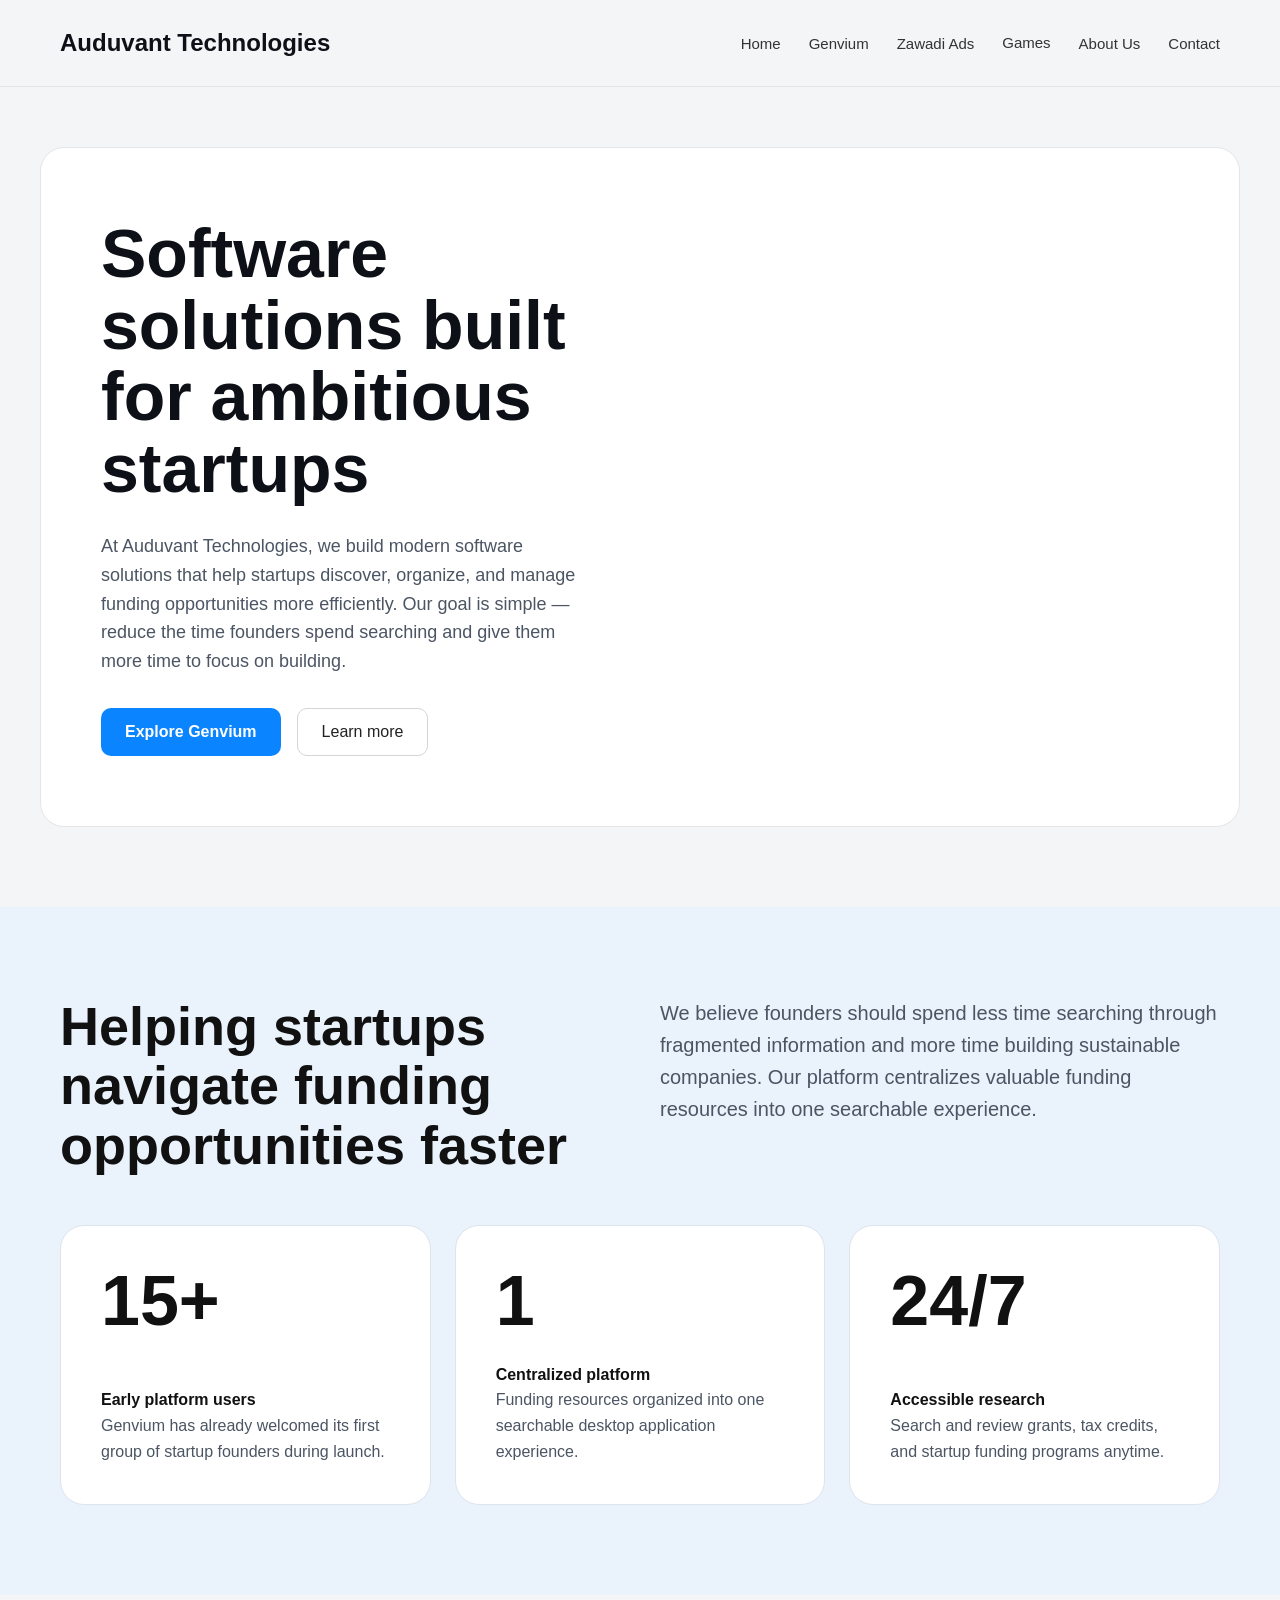
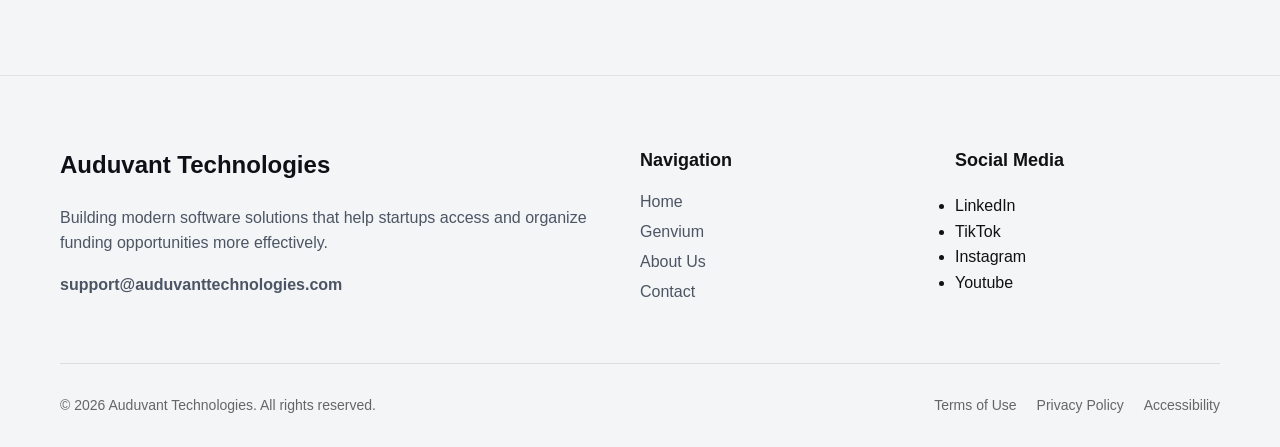
==== index.html @ bc745749 "Update index.html Added tiktok link" ====
<!DOCTYPE html>
<html lang="en">
<head>
  <meta charset="UTF-8" />
  <meta name="viewport" content="width=device-width, initial-scale=1.0" />
  <title>Auduvant Technologies</title>

  <link rel="icon" type="image/png" sizes="32x32" href="favicon-32x32.png">
  <link rel="icon" type="image/png" sizes="16x16" href="favicon-16x16.png">

  <style>
    * { 
      margin: 0; 
      padding: 0; 
      box-sizing: border-box; 
    }
    body { 
      font-family: Arial, Helvetica, sans-serif; 
      background: #f4f5f7; 
      color: #111111; 
      line-height: 1.6; 
    }
    a { 
      text-decoration: none; 
      color: inherit; 
    }
    
    /* Skip to content link styling */
    .skip-link {
      position: absolute;
      top: -100px;
      left: 0;
      background: #0a84ff;
      color: white;
      padding: 10px 20px;
      z-index: 9999;
      transition: top 0.2s ease;
    }
    .skip-link:focus {
      top: 0;
    }

    /* Standardized accessible link buttons styling */
    .link-btn {
      background: none;
      border: none;
      font-family: inherit;
      font-size: inherit;
      color: inherit;
      padding: 0;
      cursor: pointer;
      text-align: left;
      display: inline;
    }

    header { 
      width: 100%; 
      padding: 24px 60px; 
      display: flex; 
      justify-content: space-between; 
      align-items: center; 
      background: #f4f5f7; 
      border-bottom: 1px solid #e3e3e3; 
      position: sticky; 
      top: 0; 
      z-index: 100; 
    }
    .logo { 
      font-size: 24px; 
      font-weight: bold; 
      color: #0d1117; 
    }
    nav { 
      display: flex; 
      gap: 28px; 
      align-items: center; 
    }
    nav .link-btn { 
      font-size: 15px; 
      color: #333; 
      transition: 0.2s ease; 
    }
    nav .link-btn:hover { 
      color: #0a84ff; 
    }
    .nav-btn { 
      background: #0a84ff; 
      color: white; 
      padding: 10px 18px; 
      border-radius: 8px; 
      font-size: 14px; 
    }
    .section { 
      display: none; 
      animation: fade 0.3s ease; 
    }
    .active { 
      display: block; 
    }
    @keyframes fade { 
      from { 
        opacity: 0; 
        transform: translateY(10px); 
      } to { 
        opacity: 1; 
        transform: translateY(0); 
      } 
    }
    .hero { 
      max-width: 1200px; 
      margin: 60px auto; 
      background: white; 
      border: 1px solid #e5e5e5; 
      border-radius: 24px; 
      overflow: hidden; 
      display: grid; 
      grid-template-columns: 1fr 1fr; 
    }
    .hero-content { 
      padding: 70px 60px; 
    }
    .hero h1 { 
      font-size: 68px; 
      line-height: 1.05; 
      margin-bottom: 28px; 
      color: #0d1117; 
    }
    .hero p { 
      font-size: 18px; 
      color: #4b5563; 
      margin-bottom: 32px; 
      max-width: 520px; 
    }
    .hero-buttons { 
      display: flex; 
      gap: 16px; 
      flex-wrap: wrap; 
    }
    .primary-btn { 
      background: #0a84ff; 
      color: white; 
      padding: 14px 24px; 
      border-radius: 10px; 
      font-weight: bold; 
      cursor: pointer; 
      border: none;
      font-family: inherit;
      font-size: inherit;
    }
    .secondary-btn { 
      border: 1px solid #d5d5d5; 
      padding: 14px 24px; 
      border-radius: 10px; 
      color: #222; 
      background: white; 
      cursor: pointer; 
      font-family: inherit;
      font-size: inherit;
    }
    .hero-image { 
      background-image: url('https://images.unsplash.com/photo-1521737604893-d14cc237f11d?q=80&w=1200&auto=format&fit=crop'); 
      background-size: cover; 
      background-position: center; 
      min-height: 650px; 
    }
    .stats-section { 
      background: #eaf2fb; 
      padding: 90px 60px; 
      margin-top: 80px; 
    }
    .stats-header { 
      max-width: 1200px; 
      margin: auto; 
      display: grid; 
      grid-template-columns: 1fr 1fr; 
      gap: 40px; 
      margin-bottom: 50px; 
    }
    .stats-header h2 { 
      font-size: 54px; 
      line-height: 1.1; 
    }
    .stats-header p { 
      font-size: 20px; 
      color: #4b5563; 
    }
    .stats-grid { 
      max-width: 1200px; 
      margin: auto; 
      display: grid; 
      grid-template-columns: repeat(3, 1fr); 
      gap: 24px; 
    }
    .stat-card { 
      background: white; 
      border-radius: 24px; 
      padding: 40px; 
      min-height: 280px; 
      border: 1px solid #dde4ec; 
      display: flex; 
      flex-direction: column; 
      justify-content: space-between; 
    }
    .stat-card h3 { 
      font-size: 70px; 
      line-height: 1; 
      margin-bottom: 20px; 
    }
    .stat-card p { 
      color: #4b5563; 
    }
    .product-page { 
      max-width: 1200px; 
      margin: auto; 
      padding: 80px 40px; 
    }
    .product-hero { 
      display: grid; 
      grid-template-columns: 1fr 1fr; 
      gap: 50px; 
      align-items: center; 
      margin-bottom: 70px; 
    }
    .product-hero img { 
      width: 100%; 
      border-radius: 24px; 
      object-fit: cover; 
      height: 500px; 
    }
    .product-hero h1 { 
      font-size: 58px; 
      line-height: 1.1; 
      margin-bottom: 24px; 
    }
    .product-hero p { 
      font-size: 18px; 
      color: #4b5563; 
      margin-bottom: 20px; 
    }
    .product-grid { 
      display: grid; 
      grid-template-columns: repeat(3, 1fr); 
      gap: 24px; 
      margin-top: 50px; 
    }
    .feature-card { 
      background: white; 
      border: 1px solid #e5e5e5; 
      border-radius: 20px; 
      padding: 32px; 
    }
    .feature-card h3 { 
      margin-bottom: 14px; 
      font-size: 24px; 
    }
    .feature-card p { 
      color: #4b5563; 
    }
    .zawadi-page { 
      max-width: 1200px; 
      margin: auto; 
      padding: 80px 40px; 
    }
    .zawadi-hero { 
      display: grid; 
      grid-template-columns: 1fr 1fr; 
      gap: 50px; 
      align-items: center; 
      margin-bottom: 70px; 
    }
    .zawadi-hero img { 
      width: 100%; 
      border-radius: 24px; 
      object-fit: cover; 
      height: 500px; 
    }
    .zawadi-hero h1 { 
      font-size: 58px; 
      line-height: 1.1; 
      margin-bottom: 24px; 
    }
    .zawadi-hero p { 
      font-size: 18px; 
      color: #4b5563; 
      margin-bottom: 20px; 
    }
    .zawadi-grid { 
      display: grid; 
      grid-template-columns: repeat(3, 1fr); 
      gap: 24px; 
      margin-top: 50px; 
    }
    .games-page { 
      max-width: 1200px; 
      margin: auto; 
      padding: 80px 40px; 
    }
    .games-hero { 
      display: grid; 
      grid-template-columns: 1fr 1fr; 
      gap: 50px; 
      align-items: center; 
      margin-bottom: 70px; 
    }
    .games-hero img { 
      width: 100%; 
      border-radius: 24px; 
      object-fit: cover; 
      height: 500px; 
    }
    .games-hero h1 { 
      font-size: 58px; 
      line-height: 1.1; 
      margin-bottom: 24px; 
    }
    .games-hero p { 
      font-size: 18px; 
      color: #4b5563; 
      margin-bottom: 20px; 
    }
    .games-grid { 
      display: grid; 
      grid-template-columns: repeat(3, 1fr); 
      gap: 24px; 
      margin-top: 50px; 
    }
    .about-page { 
      max-width: 1000px; 
      margin: auto; 
      padding: 100px 40px; 
    }
    .about-page h1 { 
      font-size: 58px; 
      margin-bottom: 30px; 
    }
    .about-page p { 
      font-size: 19px; 
      margin-bottom: 22px; 
      color: #4b5563; 
    }
    .legal-page { 
      max-width: 900px; 
      margin: auto; 
      padding: 80px 40px; 
    }
    .legal-page h1 { 
      font-size: 48px; 
      line-height: 1.1; 
      margin-bottom: 8px; 
      color: #0d1117; 
    }
    .legal-page .last-updated { 
      font-size: 14px; 
      color: #6b7280; 
      margin-bottom: 40px; 
    }
    .legal-page h2 { 
      font-size: 22px; 
      margin-top: 40px; 
      margin-bottom: 10px; 
      color: #111827; 
    }
    .legal-page h3 { 
      font-size: 17px; 
      margin-top: 24px; 
      margin-bottom: 8px; 
      color: #374151; 
    }
    .legal-page p { 
      color: #4b5563; 
      margin-bottom: 12px; 
    }
    .legal-page ul { 
      color: #4b5563; 
      padding-left: 22px; 
      margin-bottom: 12px; 
      line-height: 1.9; 
    }
    .legal-page a { 
      color: #0a84ff; 
    }
    .arbitration-notice { 
      background: #fef3c7; 
      border: 1px solid #f59e0b; 
      border-radius: 10px; 
      padding: 16px 20px; 
      margin-bottom: 16px; 
      font-size: 14px; 
      color: #92400e; 
    }
    footer { 
      background: #f4f5f7; 
      border-top: 1px solid #e3e3e3; 
      padding: 70px 60px 30px; 
      margin-top: 80px; 
    }
    .footer-grid { 
      max-width: 1200px; 
      margin: auto; 
      display: grid; 
      grid-template-columns: 2fr 1fr 1fr; 
      gap: 50px; 
      margin-bottom: 50px; 
    }
    .footer-grid h3 {
      margin-bottom: 18px; 
      font-size: 18px; 
    }
    .footer-grid .link-btn { 
      display: block; 
      margin-bottom: 12px; 
      color: #4b5563; 
    }
    .footer-grid .link-btn:hover { 
      color: #0a84ff; 
    }
    .footer-grid p { 
      color: #4b5563; 
      margin-bottom: 16px; 
    }
    .footer-bottom { 
      max-width: 1200px; 
      margin: auto; 
      padding-top: 30px; 
      border-top: 1px solid #ddd; 
      display: flex; 
      justify-content: space-between; 
      align-items: center; 
      flex-wrap: wrap; 
      gap: 16px; 
      color: #666; 
      font-size: 14px; 
    }
    .footer-legal-links { 
      display: flex; 
      gap: 20px; 
      flex-wrap: wrap; 
    }
    .footer-legal-links .link-btn { 
      color: #666; 
      font-size: 14px; 
      transition: 0.2s ease; 
    }
    .footer-legal-links .link-btn:hover { 
      color: #0a84ff; 
    }
    .email { 
      font-weight: bold; 
      color: #111; 
    }
    @media (max-width: 900px) {
      .hero, .stats-header, .product-hero, .stats-grid, .product-grid, .footer-grid { 
        grid-template-columns: 1fr; 
      }
      .hero h1, .product-hero h1, .stats-header h2, .about-page h1, .legal-page h1 { 
        font-size: 42px; 
      }
      header { 
        padding: 20px; 
        flex-direction: column; 
        gap: 20px; 
      }
      .hero-content, .stats-section, .product-page, .about-page, .legal-page, footer { 
        padding-left: 20px; 
        padding-right: 20px; 
      }
    }
  </style>
</head>
<body>

  <a href="#main-content" class="skip-link">Skip to main content</a>

  <header>
    <div class="logo">Auduvant Technologies</div>
    <nav>
      <button class="link-btn" onclick="showSection('home')">Home</button>
      <button class="link-btn" onclick="showSection('product')">Genvium</button>
      <button class="link-btn" onclick="showSection('zawadi')">Zawadi Ads</button>
      <a class="link-btn" href="https://www.auduvanttechnologies.com/games/">Games</a>
      <button class="link-btn" onclick="showSection('about')">About Us</button>
      <button class="link-btn" onclick="showSection('contact')">Contact</button>
    </nav>
  </header>

  <main id="main-content">
    <section id="home" class="section active">
      <div class="hero">
        <div class="hero-content">
          <h1>Software solutions built for ambitious startups</h1>
          <p>At Auduvant Technologies, we build modern software solutions that help startups discover, organize, and manage funding opportunities more efficiently. Our goal is simple — reduce the time founders spend searching and give them more time to focus on building.</p>
          <div class="hero-buttons">
            <button class="primary-btn" onclick="showSection('product')">Explore Genvium</button>
            <button class="secondary-btn" onclick="showSection('about')">Learn more</button>
          </div>
        </div>
        <div class="hero-image" role="img" aria-label="Team working in a modern office"></div>
      </div>
      <div class="stats-section">
        <div class="stats-header">
          <h2>Helping startups navigate funding opportunities faster</h2>
          <p>We believe founders should spend less time searching through fragmented information and more time building sustainable companies. Our platform centralizes valuable funding resources into one searchable experience.</p>
        </div>
        <div class="stats-grid">
          <div class="stat-card">
            <div><h3>15+</h3></div>
            <div><h4>Early platform users</h4><p>Genvium has already welcomed its first group of startup founders during launch.</p></div>
          </div>
          <div class="stat-card">
            <div><h3>1</h3></div>
            <div><h4>Centralized platform</h4><p>Funding resources organized into one searchable desktop application experience.</p></div>
          </div>
          <div class="stat-card">
            <div><h3>24/7</h3></div>
            <div><h4>Accessible research</h4><p>Search and review grants, tax credits, and startup funding programs anytime.</p></div>
          </div>
        </div>
      </div>
    </section>

    <section id="product" class="section">
      <div class="product-page">
        <div class="product-hero">
          <div>
            <h1>Genvium</h1>
            <p>Genvium is our flagship desktop platform designed to help startups identify, organize, and explore funding opportunities through a centralized searchable database.</p>
            <p>The platform brings together grants, tax credits, startup incentive programs, and other funding resources into one streamlined experience, helping founders spend less time researching and more time executing.</p>
            <p>During its first month after launch, Genvium welcomed over 15 early users — an encouraging start as we continue improving the platform and expanding available funding resources.</p>
            <div class="hero-buttons">
              <a class="primary-btn" href="https://www.genvium.com" target="_blank">Visit www.genvium.com</a>
            </div>
          </div>
          <img src="https://images.unsplash.com/photo-1522202176988-66273c2fd55f?q=80&w=1200&auto=format&fit=crop" alt="Startup founders collaborating" />
        </div>
        <div class="product-grid">
          <div class="feature-card"><h3>Centralized discovery</h3><p>Browse funding opportunities from multiple sources through a single, organized platform experience.</p></div>
          <div class="feature-card"><h3>Searchable database</h3><p>Quickly filter and review opportunities relevant to your startup, industry, and stage of growth.</p></div>
          <div class="feature-card"><h3>Built for founders</h3><p>Designed to simplify funding research workflows so startups can move faster with greater clarity.</p></div>
        </div>
      </div>
    </section>

    <section id="zawadi" class="section">
      <div class="zawadi-page">
        <h1>Advertise with Zawadi Media</h1>
        <p>Coming Soon!</p>
      </div>
    </section>

    <section id="about" class="section">
      <div class="about-page">
        <h1>About Auduvant Technologies</h1>
        <p>Auduvant Technologies is focused on building practical software solutions that support startups and growing businesses.</p>
        <p>We believe access to organized information can significantly improve how founders discover opportunities and make strategic decisions. Our work centers around creating tools that simplify complex research processes and improve accessibility to valuable resources.</p>
        <p>Through our flagship platform Genvium, we are building a more streamlined approach to startup funding discovery and organization.</p>

        <div class="team-section">
          <div class="team-info">
            <h2>Meet the Team</h2>
            <img src="ken.jpeg" 
              alt="Founder of Auduvant Technologies"
              class="team-photo"
            >
            <h3>Ken Mutiso — Founder & Developer</h3>
        
            <p>
              Ken is the founder and owner of Auduvant Technologies and creator of Genvium.<br />
              He graduated with a Bachelor of Arts in Computer Science and Economics, with Departmental Honors in Computer Science, from Albion College in 2026. <br />
            </p>
          </div>
        
        </div>
      </div>
    </section>

    <section id="contact" class="section">
      <div class="about-page">
        <h1>Contact Us</h1>
        <p>We'd love to hear from founders, partners, and organizations interested in what we're building.</p>
        <p><a href="mailto:support@auduvanttechnologies.com" class="email">support@auduvanttechnologies.com</a></p>
      </div>
    </section>

    <section id="terms" class="section">
      <div class="legal-page">
        <h1>General Terms of Use</h1>
        <p class="last-updated">Last updated: June 2026</p>

        <div class="arbitration-notice">
          <strong>Notice:</strong> Section 14 of these Terms contains a binding arbitration clause and class action waiver. Please read it carefully as it affects your legal rights.
        </div>

        <p>These Terms of Use ("Terms") govern access to and use of websites, applications, software, products, and services operated by Auduvant Technologies ("Auduvant," "we," "our," or "us"). By accessing, downloading, installing, or using any Auduvant service, you agree to these Terms. If you do not agree with these Terms, you should not access or use our services.</p>

        <h2>1. About Auduvant Technologies</h2>
        <p>Auduvant Technologies develops software products, platforms, and digital services designed to help organizations and individuals solve practical problems through technology. Our services may include:</p>
        <ul>
          <li>Software applications</li>
          <li>Web platforms</li>
          <li>Digital tools</li>
          <li>Related technology services</li>
        </ul>
        <p>Individual products may have additional product-specific terms, policies, or documentation that apply alongside these Terms.</p>

        <h2>2. Eligibility and Acceptable Use</h2>
        <p>You may use Auduvant services only in compliance with applicable laws and regulations. By using our services, you agree that you will not:</p>
        <ul>
          <li>Use our services for unlawful, harmful, fraudulent, or abusive purposes</li>
          <li>Attempt to disrupt, damage, or interfere with our services</li>
          <li>Circumvent security measures or access restrictions</li>
          <li>Reverse engineer, decompile, or attempt to extract source code except where permitted by law</li>
          <li>Misrepresent your identity or misuse another user's information</li>
          <li>Use our services in a manner that negatively impacts other users or our systems</li>
        </ul>

        <h2>3. Access and Use License</h2>
        <p>Subject to these Terms, Auduvant Technologies grants users a limited, non-exclusive, non-transferable, revocable license to access and use our services for their intended purposes. This license does not transfer ownership of any Auduvant software, technology, intellectual property, or materials.</p>

        <h2>4. Intellectual Property</h2>
        <p>All Auduvant products, services, software, branding, designs, interfaces, documentation, graphics, written materials, and related technology are owned by Auduvant Technologies unless otherwise stated. No rights are granted except those expressly provided under these Terms. Auduvant trademarks, logos, product names, and branding may not be used without prior written permission. Third-party technologies and trademarks remain the property of their respective owners.</p>

        <h2>5. Third-Party Services</h2>
        <p>Auduvant services may include integrations, links, or references to third-party services. We do not control and are not responsible for third-party websites, external services, third-party content, availability or reliability of external platforms, or third-party privacy practices. Use of third-party services is subject to their own terms and policies.</p>

        <h2>6. Software and Service Availability</h2>
        <p>Auduvant services may change, improve, pause, or discontinue features over time. We do not guarantee that services will always be available, error-free, uninterrupted, or compatible with every device or environment. Certain products or features may be provided as beta, preview, or early-access releases.</p>

        <h2>7. User Data and Privacy</h2>
        <p>Auduvant collects and processes information according to our Privacy Policy and applicable data practices. Different products may collect different information depending on their functionality. Users should review applicable product-specific privacy documentation before using individual services.</p>

        <h2>8. Payments and Subscriptions</h2>
        <p>Certain Auduvant products or services may include paid features, subscriptions, or purchases. Where applicable, pricing will be presented before purchase and payment terms may apply. Subscription details may be provided separately.</p>

        <h2>9. Disclaimers</h2>
        <p>Auduvant services are provided on an "as is" and "as available" basis. To the maximum extent permitted by law, Auduvant disclaims warranties including accuracy, reliability, availability, fitness for a particular purpose, and non-infringement. We do not guarantee that services will meet every user's expectations or requirements.</p>

        <h2>10. Limitation of Liability</h2>
        <p>To the maximum extent permitted by law, Auduvant Technologies shall not be liable for loss of profits, business interruption, loss of data, indirect or consequential damages, reliance on information provided through our services, or third-party service failures. Use of Auduvant services is at the user's own risk.</p>

        <h2>11. Termination</h2>
        <p>Auduvant may suspend or terminate access to services if these Terms are violated, security concerns arise, misuse of services occurs, or required by law. Users may stop using services at any time.</p>

        <h2>12. Changes to These Terms</h2>
        <p>Auduvant may update these Terms periodically to reflect new products or services, changes in operations, legal requirements, or platform updates. Updated Terms will be posted with a revised date. Continued use of services after updates indicates acceptance of the revised Terms.</p>

        <h2>13. Governing Law</h2>
        <p>These Terms shall be governed by and interpreted according to the laws of the State of Michigan, United States, without regard to conflict of law principles.</p>

        <h2>14. Dispute Resolution and Binding Arbitration</h2>
        <p><strong>Please read this section carefully. It affects your legal rights.</strong></p>
        <p>Any dispute, claim, or controversy arising out of or relating to these Terms, the Services, or your use of any Auduvant product (collectively, "Disputes") shall be resolved through binding individual arbitration rather than in court, except that either party may bring claims in small claims court if the claim qualifies.</p>
        <p><strong>You and Auduvant Technologies agree to waive any right to a jury trial and to participate as a plaintiff or class member in any class action lawsuit, class-wide arbitration, or representative proceeding.</strong></p>
        <p>Arbitration shall be administered by the American Arbitration Association (AAA) under its applicable Consumer Arbitration Rules. Arbitration will take place in Michigan, United States, or remotely if both parties agree. Each party shall bear its own legal costs unless the arbitrator determines otherwise under applicable rules.</p>
        <p>This clause does not prevent either party from seeking emergency injunctive or equitable relief in a court of competent jurisdiction to protect intellectual property rights, confidential information, or to prevent irreparable harm pending arbitration.</p>
        <p>If any portion of this arbitration provision is found unenforceable, the remaining portions shall continue to apply. If the class action waiver is found unenforceable, the entire arbitration clause shall be null and void as to that claim only.</p>

        <h2>15. Contact</h2>
        <p>Questions regarding these Terms may be directed to: <a href="mailto:support@auduvanttechnologies.com" class="email">support@auduvanttechnologies.com</a></p>
      </div>
    </section>
    

    <section id="privacy" class="section">
      <div class="legal-page">
        <h1>Privacy Policy</h1>
        <p class="last-updated">Last updated: July 2026</p>
  
        <p>This Privacy Policy describes how Auduvant Technologies ("we," "our," or "us") collects, uses, processes, stores, and protects information in connection with <strong>Genvium (the web application)</strong>, our public marketing website (www.genvium.com), and related online services (collectively, the "Services"). This Privacy Policy applies to both the Genvium web application and our marketing website. As Genvium evolves, we may introduce new features that require additional data processing. If we do, we will provide appropriate notice, update this Privacy Policy, and, where required by applicable law, provide users with appropriate controls.</p>
        <p><strong>Auduvant Technologies is the legal entity that owns and operates Genvium. Unless otherwise stated, references to "we," "our," or "us" refer to Auduvant Technologies acting in connection with Genvium and our related services.</strong></p>
        
        <h2>1. Information We Collect</h2>
        <p>To keep our data practices clear, we separate how we handle information across our public marketing websites and our user-facing applications.</p>
  
        <h3>A. Genvium (Web Application)</h3>
        <p><strong>The Genvium web application (webapp.genvium.com) collects limited personal information necessary to provide user accounts and platform functionality. This information may include your name, username, email address, and phone number (if provided). Genvium does not collect or use your funding search history or research queries for advertising, profiling, or marketing purposes.</strong></p>
        <p>Your searches, workflows, and interactions within Genvium are processed only as necessary to provide and maintain the service you request. We do not use your funding searches or research queries for advertising, marketing, or user profiling. We may introduce optional diagnostics, analytics, or other features in future releases. If we do, we will provide appropriate notice, update this Privacy Policy, and provide any controls required by applicable law.</p>
  
        <h3>B. Marketing and Corporate Sites (www.genvium.com)</h3>
        <p>Unlike the Genvium web application, our public marketing website (www.genvium.com) collects certain technical and user-submitted information necessary to operate the website, improve user experience, maintain security, and understand website performance.</p>
        
        <h4>Automatically Collected Information</h4>
        <p>When users access www.genvium.com, certain technical and usage information may be collected automatically, including:</p>
        <ul>
          <li>Device and browser information</li>
          <li>Operating system information</li>
          <li>IP address and approximate geographic region</li>
          <li>Usage and interaction data</li>
          <li>Website navigation activity</li>
          <li>Referral and traffic source information</li>
          <li>Website session and performance analytics</li>
        </ul>
  
        <h4>Information You Voluntarily Provide Online</h4>
        <p>This may include contact information such as email addresses, communications and support inquiries, feedback submissions, waitlist or early-access requests, and other information voluntarily submitted directly through our website forms.</p>
  
        <h4>Third-Party Information</h4>
        <p>We may receive limited information from third-party platforms, hosting providers, analytics services, or infrastructure providers necessary to operate and maintain our public marketing websites.</p>
  
        <h2>2. How We Use Information</h2>
        <p>We may use information collected through our public website to operate and maintain the landing page, improve platform marketing and user experiences, monitor website traffic and engagement, respond to support requests, analyze loading speeds, develop new features, maintain web security, comply with legal obligations, and protect against fraudulent activity.</p>
  
        <h2>3. Analytics and Cookies</h2>
        <p>Auduvant Technologies may use analytics technologies, cookies, and similar tools to understand how users interact with our website at www.genvium.com. This may include Google Analytics (GA4), essential session technologies, and performance optimization tools. These technologies may collect device identifiers, browser layouts, session activity, click events, and approximate location data. Users may manage or disable cookies through their browser settings, though doing so might affect web formatting.</p>
  
        <h2>4. Legal Basis for Processing</h2>
        <p>Where required by applicable law, we process personal information gathered from website visitors based on legitimate interests in monitoring web performance, explicit user consent (such as filling out a contact form), compliance with legal frameworks, and security verification.</p>
  
        <h2>5. Sharing of Information</h2>
        <p>We do not sell personal website data to third parties. We may share limited marketing site tracking data with hosting infrastructure providers, analytics platforms, or operational service tools strictly necessary to maintain the web server. Third-party utility services process info solely under strict platform instructions.</p>
        <p>We use third-party AI services, including the Google Gemini API, to generate draft content requested by users. Information submitted for this purpose is processed solely to provide the requested functionality and is not used to train AI models under applicable enterprise API terms.</p>
  
        <h2>6. International Data Processing</h2>
        <p>Information collected via our web assets may be processed, transferred, or stored in multiple jurisdictions, including the United States, where our hosting servers operate. By browsing our website, users acknowledge that data may travel outside their jurisdiction of residence, subject to legal protocols.</p>
  
        <h2>7. Data Retention</h2>
        <p>We retain website log information and form records only for as long as reasonably necessary to fulfill marketing outreach, complete customer support inquiries, optimize infrastructure speeds, resolve site technical disputes, and enforce terms. Retention schedules depend purely on operational demands.</p>
  
        <h2>8. Data Security</h2>
        <p>We implement administrative, technical, and organizational measures intended to protect website traffic records and inbound forms against unauthorized web access, disclosure, or loss. However, no absolute guarantee can be made regarding public internet transmissions.</p>
  
        <h2>9. User Rights</h2>
        <p>Depending on local regulations, website visitors may request access to, correction of, or permanent deletion of their recorded form submissions and analytics identifiers by contacting <a href="mailto:info@genvium.com">info@genvium.com</a>. We may verify identity before executing a removal database query.</p>
  
        <h2>10. Privacy Requests</h2>
        <p>If you wish to exercise your privacy rights, including requesting access to, correction of, or deletion of your personal information where applicable, please contact us using the information provided below. To protect your privacy and security, we may verify your identity before processing your request. We will respond within the timeframes required by applicable law.</p>
        
        <h2>11. Children's Privacy</h2>
        <p>Our Services are not directed to children under 13 years of age, and we do not knowingly collect personal information from children. If we become aware that personal information from a child has been collected, we will promptly delete it unless we are required by law to retain it.</p>
  
        <h2>12. Third-Party Services and Links</h2>
        <p>Our web copy contains redirect hyperlinks to external funding directories, grants, or cloud databases. We hold zero control over the privacy architectures or reliability of target third-party external networks. Review their independent guidelines when leaving our domain.</p>
  
        <h2>13. Changes to This Privacy Policy</h2>
        <p>We may update this Privacy Policy from time to time to reflect changes to our Services, legal obligations, or privacy practices. When material changes are made, we will update the "Last updated" date at the top of this policy. Continued use of our Services after changes become effective constitutes acceptance of the revised Privacy Policy.</p>
  
        <h2>14. Contact</h2>
        <p>If you have questions about Genvium, the Genvium web application, your Genvium account, or privacy matters relating to Genvium, please contact us at <a href="mailto:info@genvium.com">info@genvium.com</a>.</p>
        <p>For general corporate inquiries relating to Auduvant Technologies that are not specific to Genvium or the Services described in this Privacy Policy, please contact <a href="mailto:support@auduvanttechnologies.com">support@auduvanttechnologies.com</a>.</p>
      </div>
    </section>

    <section id="accessibility" class="section">
      <div class="legal-page">
        <h1>Accessibility Statement for Auduvant Technologies</h1>
        <p class="last-updated">This is an accessibility statement from Auduvant Technologies LLC.</p>
        
        <h2>Conformance status</h2>
        <p>The Web Content Accessibility Guidelines (WCAG) defines requirements for designers and developers to improve accessibility for people with disabilities. It defines three levels of conformance: Level A, Level AA, and Level AAA. Auduvant Technologies is partially conformant with WCAG 2.0 level AA. Partially conformant means that some parts of the content do not fully conform to the accessibility standard.</p>
        
        <h2>Feedback</h2>
        <p>We welcome your feedback on the accessibility of Auduvant Technologies. Please let us know if you encounter accessibility barriers on Auduvant Technologies:</p>
        <ul>
          <li>E-mail: <a href="mailto:support@auduvanttechnologies.com" class="email">support@auduvanttechnologies.com</a></li>
        </ul>
        <p>We try to respond to feedback within 3 business days.</p>
      </div>
    </section>
  </main>

  <footer>
    <div class="footer-grid">
      <div>
        <div class="logo" style="margin-bottom:20px;">Auduvant Technologies</div>
        <p>Building modern software solutions that help startups access and organize funding opportunities more effectively.</p>
        <p class="email">support@auduvanttechnologies.com</p>
      </div>
      <div>
        <h3>Navigation</h3>
        <button class="link-btn" onclick="showSection('home')">Home</button>
        <button class="link-btn" onclick="showSection('product')">Genvium</button>
        <button class="link-btn" onclick="showSection('about')">About Us</button>
        <button class="link-btn" onclick="showSection('contact')">Contact</button>
      </div>
      <div>
        <h3>Social Media</h3>
        <p>
          <ul>
            <li><a href="https://www.linkedin.com/company/auduvant-technologies">LinkedIn</a></li>
            <li><a href="https://www.tiktok.com/@auduvanttechnologies">TikTok</a></li>
            <li><a href="https://www.instagram.com/auduvanttechnologies/">Instagram</a></li>
            <li><a href="https://www.youtube.com/@AuduvantTechnologies">Youtube</a></li>
          </ul>
        </p>
      </div>
    </div>
    <div class="footer-bottom">
      <div>© 2026 Auduvant Technologies. All rights reserved.</div>
      <div class="footer-legal-links">
        <button class="link-btn" onclick="showSection('terms')">Terms of Use</button>
        <button class="link-btn" onclick="showSection('privacy')">Privacy Policy</button>
        <button class="link-btn" onclick="showSection('accessibility')">Accessibility</button>
      </div>
    </div>
  </footer>

  <script>
    function showSection(id) {
      document.querySelectorAll('.section').forEach(s => s.classList.remove('active'));
      document.getElementById(id).classList.add('active');
      window.scrollTo({ top: 0, behavior: 'smooth' });
    }
  </script>

</body>
</html>
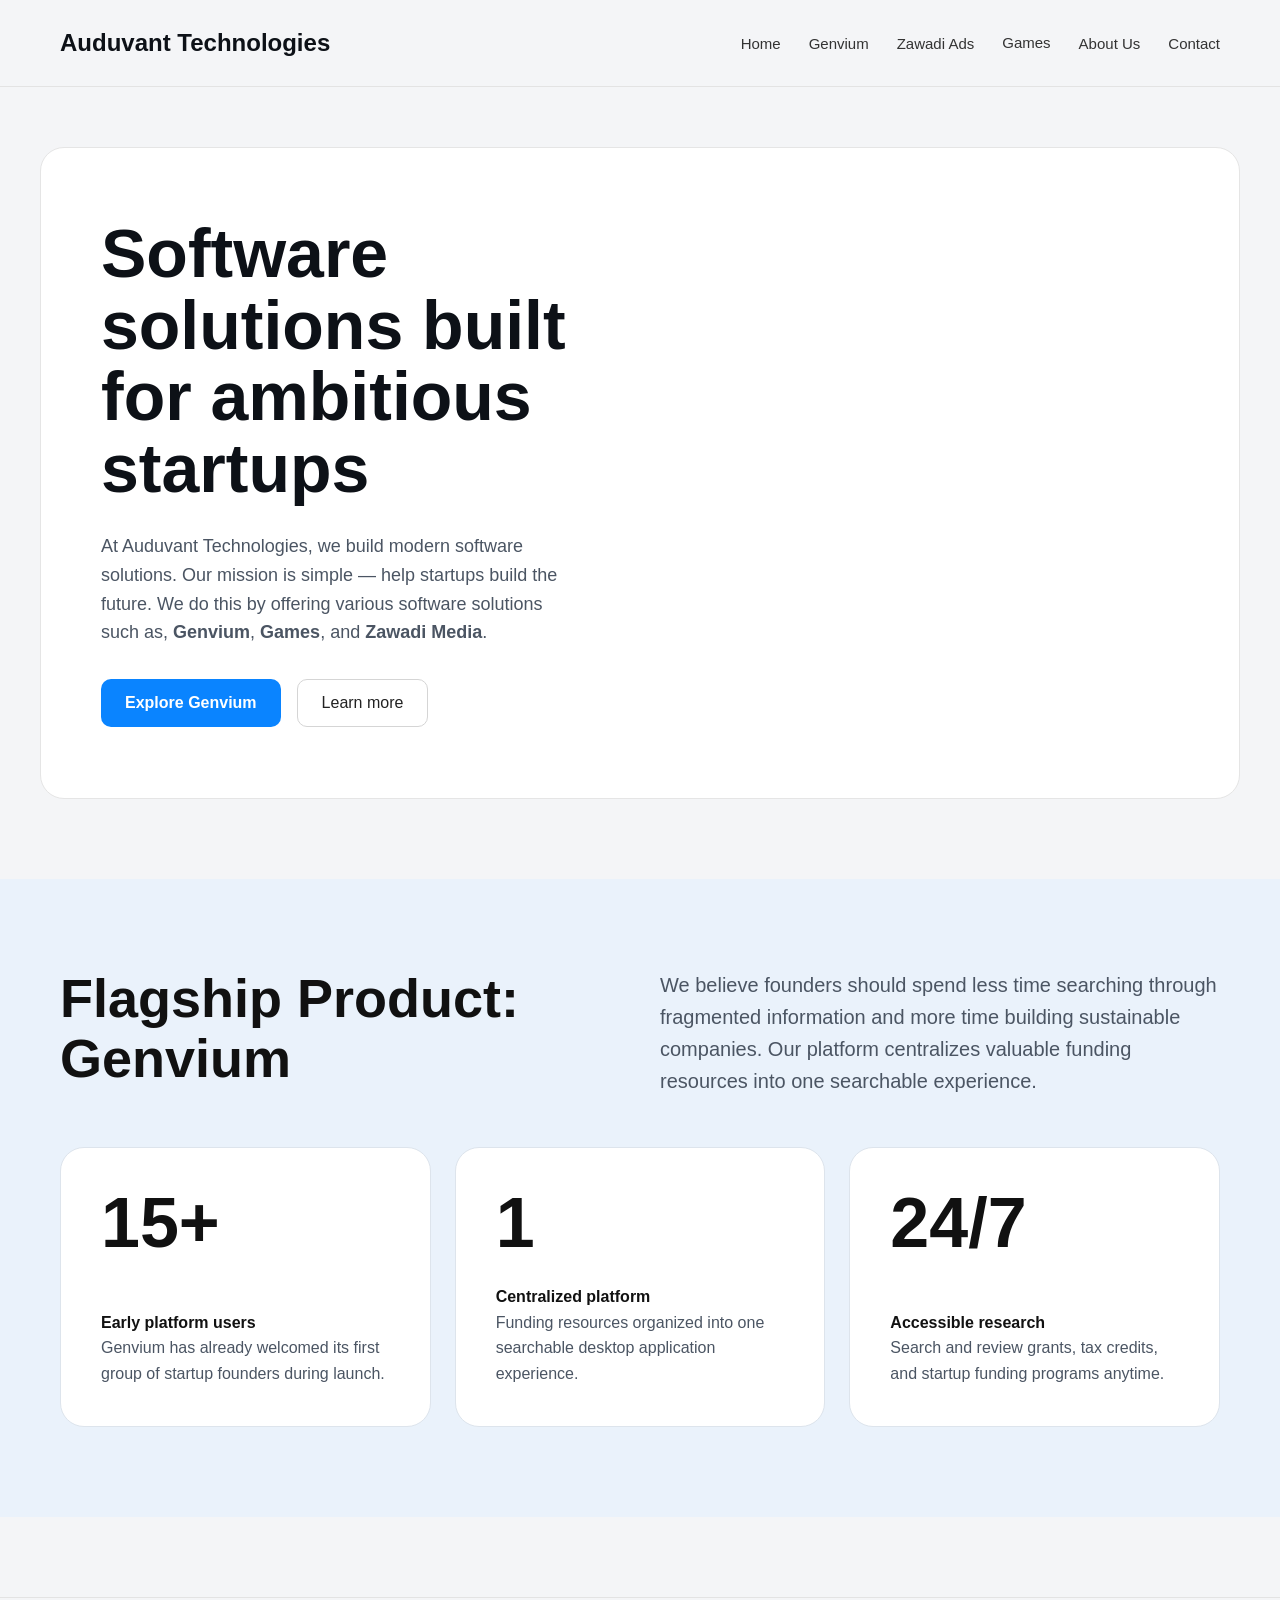
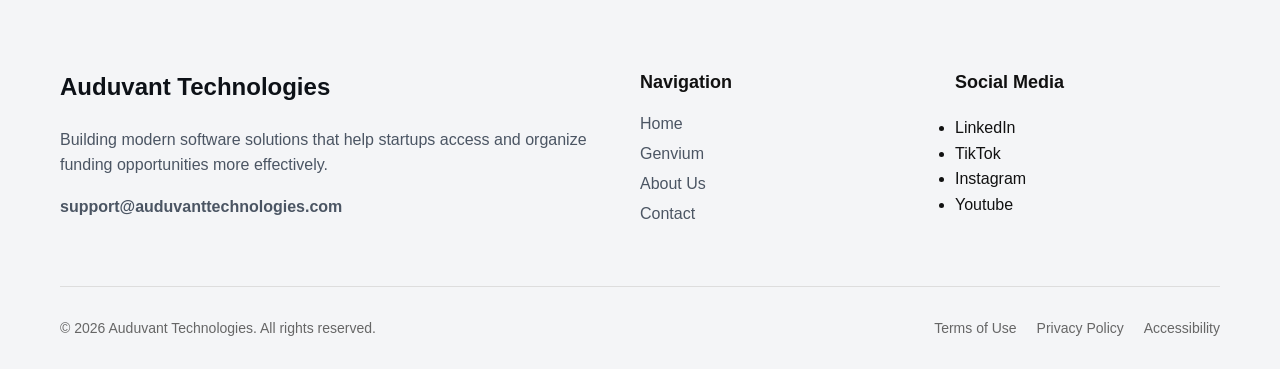
==== commit 81636da0: "Update index.html" ====
--- a/index.html
+++ b/index.html
@@ -488,7 +488,7 @@
       <div class="hero">
         <div class="hero-content">
           <h1>Software solutions built for ambitious startups</h1>
-          <p>At Auduvant Technologies, we build modern software solutions that help startups discover, organize, and manage funding opportunities more efficiently. Our goal is simple — reduce the time founders spend searching and give them more time to focus on building.</p>
+          <p>At Auduvant Technologies, we build modern software solutions. Our mission is simple — help startups build the future. We do this by offering various software solutions such as, <strong>Genvium</strong>, <strong>Games</strong>, and <strong>Zawadi Media</strong>.</p>
           <div class="hero-buttons">
             <button class="primary-btn" onclick="showSection('product')">Explore Genvium</button>
             <button class="secondary-btn" onclick="showSection('about')">Learn more</button>
@@ -498,7 +498,7 @@
       </div>
       <div class="stats-section">
         <div class="stats-header">
-          <h2>Helping startups navigate funding opportunities faster</h2>
+          <h2>Flagship Product: Genvium</h2>
           <p>We believe founders should spend less time searching through fragmented information and more time building sustainable companies. Our platform centralizes valuable funding resources into one searchable experience.</p>
         </div>
         <div class="stats-grid">
@@ -523,11 +523,12 @@
         <div class="product-hero">
           <div>
             <h1>Genvium</h1>
-            <p>Genvium is our flagship desktop platform designed to help startups identify, organize, and explore funding opportunities through a centralized searchable database.</p>
-            <p>The platform brings together grants, tax credits, startup incentive programs, and other funding resources into one streamlined experience, helping founders spend less time researching and more time executing.</p>
+            <p>Genvium is our flagship platform designed to help startups identify, organize, and explore funding opportunities through a centralized searchable database.</p>
+            <p>Simply put, Genvium is a one-stop shop for <strong>non-dilutive</strong> funding. The platform brings together grants, tax credits, startup pitch competitions, and other funding resources into one streamlined experience, helping founders spend less time researching and more time executing.</p>
+            <p>Furthermore, Genvium includes smart filters to help navigate through the database, helping founders find what they need much faster than traditional search, as well as AI tools that assist in the process of writing a grant proposal.</p>
             <p>During its first month after launch, Genvium welcomed over 15 early users — an encouraging start as we continue improving the platform and expanding available funding resources.</p>
             <div class="hero-buttons">
-              <a class="primary-btn" href="https://www.genvium.com" target="_blank">Visit www.genvium.com</a>
+              <a class="primary-btn" href="https://www.genvium.com" target="_blank">Visit Genvium</a>
             </div>
           </div>
           <img src="https://images.unsplash.com/photo-1522202176988-66273c2fd55f?q=80&w=1200&auto=format&fit=crop" alt="Startup founders collaborating" />
@@ -551,16 +552,16 @@
       <div class="about-page">
         <h1>About Auduvant Technologies</h1>
         <p>Auduvant Technologies is focused on building practical software solutions that support startups and growing businesses.</p>
-        <p>We believe access to organized information can significantly improve how founders discover opportunities and make strategic decisions. Our work centers around creating tools that simplify complex research processes and improve accessibility to valuable resources.</p>
-        <p>Through our flagship platform Genvium, we are building a more streamlined approach to startup funding discovery and organization.</p>
-
+        <p>Since our launch in 2026, we have experienced rapid growth—and we are just getting started.</p>
+        
         <div class="team-section">
           <div class="team-info">
-            <h2>Meet the Team</h2>
+            <center><h1>Meet the Team</h1></center>
             <img src="ken.jpeg" 
               alt="Founder of Auduvant Technologies"
               class="team-photo"
             >
+            <br />
             <h3>Ken Mutiso — Founder & Developer</h3>
         
             <p>
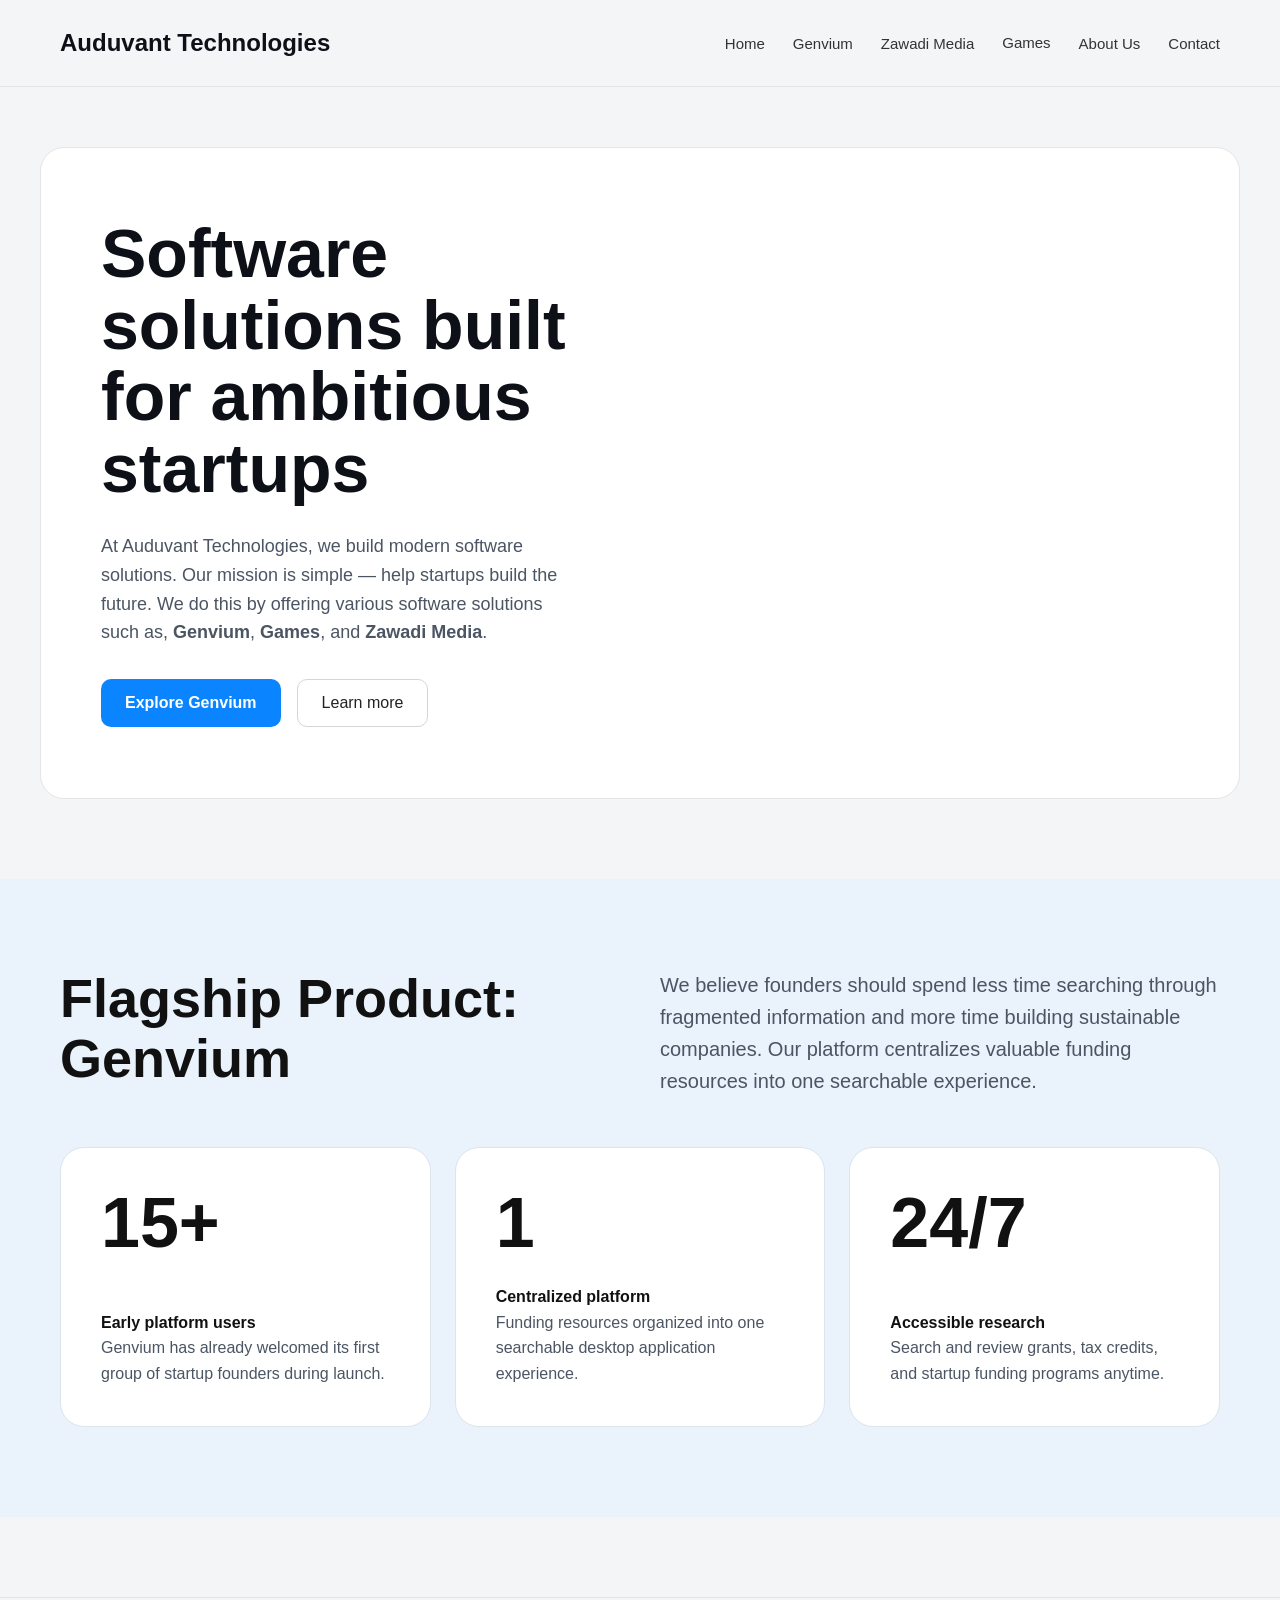
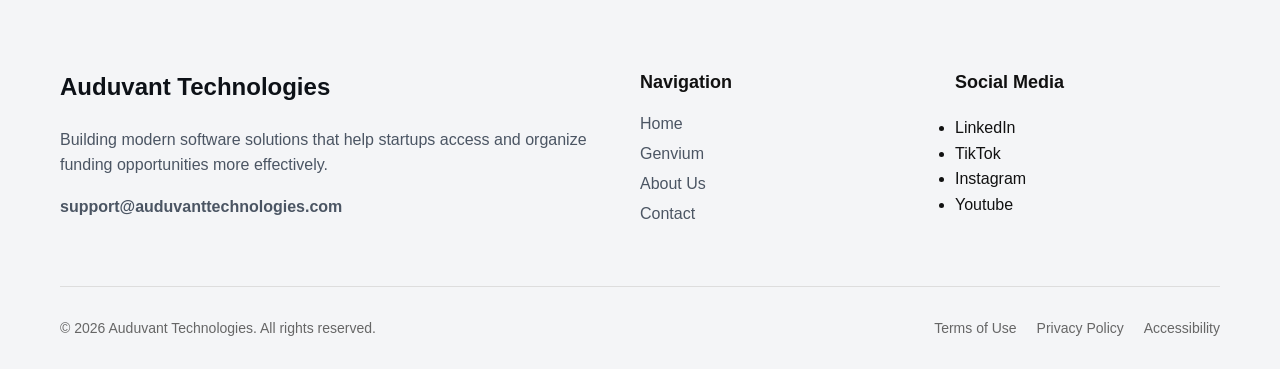
==== commit 5cfa6164: "Update index.html Shifted legal section to separate files in legal folder" ====
--- a/index.html
+++ b/index.html
@@ -8,464 +8,7 @@
   <link rel="icon" type="image/png" sizes="32x32" href="favicon-32x32.png">
   <link rel="icon" type="image/png" sizes="16x16" href="favicon-16x16.png">
 
-  <style>
-    * { 
-      margin: 0; 
-      padding: 0; 
-      box-sizing: border-box; 
-    }
-    body { 
-      font-family: Arial, Helvetica, sans-serif; 
-      background: #f4f5f7; 
-      color: #111111; 
-      line-height: 1.6; 
-    }
-    a { 
-      text-decoration: none; 
-      color: inherit; 
-    }
-    
-    /* Skip to content link styling */
-    .skip-link {
-      position: absolute;
-      top: -100px;
-      left: 0;
-      background: #0a84ff;
-      color: white;
-      padding: 10px 20px;
-      z-index: 9999;
-      transition: top 0.2s ease;
-    }
-    .skip-link:focus {
-      top: 0;
-    }
-
-    /* Standardized accessible link buttons styling */
-    .link-btn {
-      background: none;
-      border: none;
-      font-family: inherit;
-      font-size: inherit;
-      color: inherit;
-      padding: 0;
-      cursor: pointer;
-      text-align: left;
-      display: inline;
-    }
-
-    header { 
-      width: 100%; 
-      padding: 24px 60px; 
-      display: flex; 
-      justify-content: space-between; 
-      align-items: center; 
-      background: #f4f5f7; 
-      border-bottom: 1px solid #e3e3e3; 
-      position: sticky; 
-      top: 0; 
-      z-index: 100; 
-    }
-    .logo { 
-      font-size: 24px; 
-      font-weight: bold; 
-      color: #0d1117; 
-    }
-    nav { 
-      display: flex; 
-      gap: 28px; 
-      align-items: center; 
-    }
-    nav .link-btn { 
-      font-size: 15px; 
-      color: #333; 
-      transition: 0.2s ease; 
-    }
-    nav .link-btn:hover { 
-      color: #0a84ff; 
-    }
-    .nav-btn { 
-      background: #0a84ff; 
-      color: white; 
-      padding: 10px 18px; 
-      border-radius: 8px; 
-      font-size: 14px; 
-    }
-    .section { 
-      display: none; 
-      animation: fade 0.3s ease; 
-    }
-    .active { 
-      display: block; 
-    }
-    @keyframes fade { 
-      from { 
-        opacity: 0; 
-        transform: translateY(10px); 
-      } to { 
-        opacity: 1; 
-        transform: translateY(0); 
-      } 
-    }
-    .hero { 
-      max-width: 1200px; 
-      margin: 60px auto; 
-      background: white; 
-      border: 1px solid #e5e5e5; 
-      border-radius: 24px; 
-      overflow: hidden; 
-      display: grid; 
-      grid-template-columns: 1fr 1fr; 
-    }
-    .hero-content { 
-      padding: 70px 60px; 
-    }
-    .hero h1 { 
-      font-size: 68px; 
-      line-height: 1.05; 
-      margin-bottom: 28px; 
-      color: #0d1117; 
-    }
-    .hero p { 
-      font-size: 18px; 
-      color: #4b5563; 
-      margin-bottom: 32px; 
-      max-width: 520px; 
-    }
-    .hero-buttons { 
-      display: flex; 
-      gap: 16px; 
-      flex-wrap: wrap; 
-    }
-    .primary-btn { 
-      background: #0a84ff; 
-      color: white; 
-      padding: 14px 24px; 
-      border-radius: 10px; 
-      font-weight: bold; 
-      cursor: pointer; 
-      border: none;
-      font-family: inherit;
-      font-size: inherit;
-    }
-    .secondary-btn { 
-      border: 1px solid #d5d5d5; 
-      padding: 14px 24px; 
-      border-radius: 10px; 
-      color: #222; 
-      background: white; 
-      cursor: pointer; 
-      font-family: inherit;
-      font-size: inherit;
-    }
-    .hero-image { 
-      background-image: url('https://images.unsplash.com/photo-1521737604893-d14cc237f11d?q=80&w=1200&auto=format&fit=crop'); 
-      background-size: cover; 
-      background-position: center; 
-      min-height: 650px; 
-    }
-    .stats-section { 
-      background: #eaf2fb; 
-      padding: 90px 60px; 
-      margin-top: 80px; 
-    }
-    .stats-header { 
-      max-width: 1200px; 
-      margin: auto; 
-      display: grid; 
-      grid-template-columns: 1fr 1fr; 
-      gap: 40px; 
-      margin-bottom: 50px; 
-    }
-    .stats-header h2 { 
-      font-size: 54px; 
-      line-height: 1.1; 
-    }
-    .stats-header p { 
-      font-size: 20px; 
-      color: #4b5563; 
-    }
-    .stats-grid { 
-      max-width: 1200px; 
-      margin: auto; 
-      display: grid; 
-      grid-template-columns: repeat(3, 1fr); 
-      gap: 24px; 
-    }
-    .stat-card { 
-      background: white; 
-      border-radius: 24px; 
-      padding: 40px; 
-      min-height: 280px; 
-      border: 1px solid #dde4ec; 
-      display: flex; 
-      flex-direction: column; 
-      justify-content: space-between; 
-    }
-    .stat-card h3 { 
-      font-size: 70px; 
-      line-height: 1; 
-      margin-bottom: 20px; 
-    }
-    .stat-card p { 
-      color: #4b5563; 
-    }
-    .product-page { 
-      max-width: 1200px; 
-      margin: auto; 
-      padding: 80px 40px; 
-    }
-    .product-hero { 
-      display: grid; 
-      grid-template-columns: 1fr 1fr; 
-      gap: 50px; 
-      align-items: center; 
-      margin-bottom: 70px; 
-    }
-    .product-hero img { 
-      width: 100%; 
-      border-radius: 24px; 
-      object-fit: cover; 
-      height: 500px; 
-    }
-    .product-hero h1 { 
-      font-size: 58px; 
-      line-height: 1.1; 
-      margin-bottom: 24px; 
-    }
-    .product-hero p { 
-      font-size: 18px; 
-      color: #4b5563; 
-      margin-bottom: 20px; 
-    }
-    .product-grid { 
-      display: grid; 
-      grid-template-columns: repeat(3, 1fr); 
-      gap: 24px; 
-      margin-top: 50px; 
-    }
-    .feature-card { 
-      background: white; 
-      border: 1px solid #e5e5e5; 
-      border-radius: 20px; 
-      padding: 32px; 
-    }
-    .feature-card h3 { 
-      margin-bottom: 14px; 
-      font-size: 24px; 
-    }
-    .feature-card p { 
-      color: #4b5563; 
-    }
-    .zawadi-page { 
-      max-width: 1200px; 
-      margin: auto; 
-      padding: 80px 40px; 
-    }
-    .zawadi-hero { 
-      display: grid; 
-      grid-template-columns: 1fr 1fr; 
-      gap: 50px; 
-      align-items: center; 
-      margin-bottom: 70px; 
-    }
-    .zawadi-hero img { 
-      width: 100%; 
-      border-radius: 24px; 
-      object-fit: cover; 
-      height: 500px; 
-    }
-    .zawadi-hero h1 { 
-      font-size: 58px; 
-      line-height: 1.1; 
-      margin-bottom: 24px; 
-    }
-    .zawadi-hero p { 
-      font-size: 18px; 
-      color: #4b5563; 
-      margin-bottom: 20px; 
-    }
-    .zawadi-grid { 
-      display: grid; 
-      grid-template-columns: repeat(3, 1fr); 
-      gap: 24px; 
-      margin-top: 50px; 
-    }
-    .games-page { 
-      max-width: 1200px; 
-      margin: auto; 
-      padding: 80px 40px; 
-    }
-    .games-hero { 
-      display: grid; 
-      grid-template-columns: 1fr 1fr; 
-      gap: 50px; 
-      align-items: center; 
-      margin-bottom: 70px; 
-    }
-    .games-hero img { 
-      width: 100%; 
-      border-radius: 24px; 
-      object-fit: cover; 
-      height: 500px; 
-    }
-    .games-hero h1 { 
-      font-size: 58px; 
-      line-height: 1.1; 
-      margin-bottom: 24px; 
-    }
-    .games-hero p { 
-      font-size: 18px; 
-      color: #4b5563; 
-      margin-bottom: 20px; 
-    }
-    .games-grid { 
-      display: grid; 
-      grid-template-columns: repeat(3, 1fr); 
-      gap: 24px; 
-      margin-top: 50px; 
-    }
-    .about-page { 
-      max-width: 1000px; 
-      margin: auto; 
-      padding: 100px 40px; 
-    }
-    .about-page h1 { 
-      font-size: 58px; 
-      margin-bottom: 30px; 
-    }
-    .about-page p { 
-      font-size: 19px; 
-      margin-bottom: 22px; 
-      color: #4b5563; 
-    }
-    .legal-page { 
-      max-width: 900px; 
-      margin: auto; 
-      padding: 80px 40px; 
-    }
-    .legal-page h1 { 
-      font-size: 48px; 
-      line-height: 1.1; 
-      margin-bottom: 8px; 
-      color: #0d1117; 
-    }
-    .legal-page .last-updated { 
-      font-size: 14px; 
-      color: #6b7280; 
-      margin-bottom: 40px; 
-    }
-    .legal-page h2 { 
-      font-size: 22px; 
-      margin-top: 40px; 
-      margin-bottom: 10px; 
-      color: #111827; 
-    }
-    .legal-page h3 { 
-      font-size: 17px; 
-      margin-top: 24px; 
-      margin-bottom: 8px; 
-      color: #374151; 
-    }
-    .legal-page p { 
-      color: #4b5563; 
-      margin-bottom: 12px; 
-    }
-    .legal-page ul { 
-      color: #4b5563; 
-      padding-left: 22px; 
-      margin-bottom: 12px; 
-      line-height: 1.9; 
-    }
-    .legal-page a { 
-      color: #0a84ff; 
-    }
-    .arbitration-notice { 
-      background: #fef3c7; 
-      border: 1px solid #f59e0b; 
-      border-radius: 10px; 
-      padding: 16px 20px; 
-      margin-bottom: 16px; 
-      font-size: 14px; 
-      color: #92400e; 
-    }
-    footer { 
-      background: #f4f5f7; 
-      border-top: 1px solid #e3e3e3; 
-      padding: 70px 60px 30px; 
-      margin-top: 80px; 
-    }
-    .footer-grid { 
-      max-width: 1200px; 
-      margin: auto; 
-      display: grid; 
-      grid-template-columns: 2fr 1fr 1fr; 
-      gap: 50px; 
-      margin-bottom: 50px; 
-    }
-    .footer-grid h3 {
-      margin-bottom: 18px; 
-      font-size: 18px; 
-    }
-    .footer-grid .link-btn { 
-      display: block; 
-      margin-bottom: 12px; 
-      color: #4b5563; 
-    }
-    .footer-grid .link-btn:hover { 
-      color: #0a84ff; 
-    }
-    .footer-grid p { 
-      color: #4b5563; 
-      margin-bottom: 16px; 
-    }
-    .footer-bottom { 
-      max-width: 1200px; 
-      margin: auto; 
-      padding-top: 30px; 
-      border-top: 1px solid #ddd; 
-      display: flex; 
-      justify-content: space-between; 
-      align-items: center; 
-      flex-wrap: wrap; 
-      gap: 16px; 
-      color: #666; 
-      font-size: 14px; 
-    }
-    .footer-legal-links { 
-      display: flex; 
-      gap: 20px; 
-      flex-wrap: wrap; 
-    }
-    .footer-legal-links .link-btn { 
-      color: #666; 
-      font-size: 14px; 
-      transition: 0.2s ease; 
-    }
-    .footer-legal-links .link-btn:hover { 
-      color: #0a84ff; 
-    }
-    .email { 
-      font-weight: bold; 
-      color: #111; 
-    }
-    @media (max-width: 900px) {
-      .hero, .stats-header, .product-hero, .stats-grid, .product-grid, .footer-grid { 
-        grid-template-columns: 1fr; 
-      }
-      .hero h1, .product-hero h1, .stats-header h2, .about-page h1, .legal-page h1 { 
-        font-size: 42px; 
-      }
-      header { 
-        padding: 20px; 
-        flex-direction: column; 
-        gap: 20px; 
-      }
-      .hero-content, .stats-section, .product-page, .about-page, .legal-page, footer { 
-        padding-left: 20px; 
-        padding-right: 20px; 
-      }
-    }
-  </style>
+  <link rel="stylesheet" href="styles.css">
 </head>
 <body>
 
@@ -476,7 +19,7 @@
     <nav>
       <button class="link-btn" onclick="showSection('home')">Home</button>
       <button class="link-btn" onclick="showSection('product')">Genvium</button>
-      <button class="link-btn" onclick="showSection('zawadi')">Zawadi Ads</button>
+      <button class="link-btn" onclick="showSection('zawadi')">Zawadi Media</button>
       <a class="link-btn" href="https://www.auduvanttechnologies.com/games/">Games</a>
       <button class="link-btn" onclick="showSection('about')">About Us</button>
       <button class="link-btn" onclick="showSection('contact')">Contact</button>
@@ -581,181 +124,6 @@
         <p><a href="mailto:support@auduvanttechnologies.com" class="email">support@auduvanttechnologies.com</a></p>
       </div>
     </section>
-
-    <section id="terms" class="section">
-      <div class="legal-page">
-        <h1>General Terms of Use</h1>
-        <p class="last-updated">Last updated: June 2026</p>
-
-        <div class="arbitration-notice">
-          <strong>Notice:</strong> Section 14 of these Terms contains a binding arbitration clause and class action waiver. Please read it carefully as it affects your legal rights.
-        </div>
-
-        <p>These Terms of Use ("Terms") govern access to and use of websites, applications, software, products, and services operated by Auduvant Technologies ("Auduvant," "we," "our," or "us"). By accessing, downloading, installing, or using any Auduvant service, you agree to these Terms. If you do not agree with these Terms, you should not access or use our services.</p>
-
-        <h2>1. About Auduvant Technologies</h2>
-        <p>Auduvant Technologies develops software products, platforms, and digital services designed to help organizations and individuals solve practical problems through technology. Our services may include:</p>
-        <ul>
-          <li>Software applications</li>
-          <li>Web platforms</li>
-          <li>Digital tools</li>
-          <li>Related technology services</li>
-        </ul>
-        <p>Individual products may have additional product-specific terms, policies, or documentation that apply alongside these Terms.</p>
-
-        <h2>2. Eligibility and Acceptable Use</h2>
-        <p>You may use Auduvant services only in compliance with applicable laws and regulations. By using our services, you agree that you will not:</p>
-        <ul>
-          <li>Use our services for unlawful, harmful, fraudulent, or abusive purposes</li>
-          <li>Attempt to disrupt, damage, or interfere with our services</li>
-          <li>Circumvent security measures or access restrictions</li>
-          <li>Reverse engineer, decompile, or attempt to extract source code except where permitted by law</li>
-          <li>Misrepresent your identity or misuse another user's information</li>
-          <li>Use our services in a manner that negatively impacts other users or our systems</li>
-        </ul>
-
-        <h2>3. Access and Use License</h2>
-        <p>Subject to these Terms, Auduvant Technologies grants users a limited, non-exclusive, non-transferable, revocable license to access and use our services for their intended purposes. This license does not transfer ownership of any Auduvant software, technology, intellectual property, or materials.</p>
-
-        <h2>4. Intellectual Property</h2>
-        <p>All Auduvant products, services, software, branding, designs, interfaces, documentation, graphics, written materials, and related technology are owned by Auduvant Technologies unless otherwise stated. No rights are granted except those expressly provided under these Terms. Auduvant trademarks, logos, product names, and branding may not be used without prior written permission. Third-party technologies and trademarks remain the property of their respective owners.</p>
-
-        <h2>5. Third-Party Services</h2>
-        <p>Auduvant services may include integrations, links, or references to third-party services. We do not control and are not responsible for third-party websites, external services, third-party content, availability or reliability of external platforms, or third-party privacy practices. Use of third-party services is subject to their own terms and policies.</p>
-
-        <h2>6. Software and Service Availability</h2>
-        <p>Auduvant services may change, improve, pause, or discontinue features over time. We do not guarantee that services will always be available, error-free, uninterrupted, or compatible with every device or environment. Certain products or features may be provided as beta, preview, or early-access releases.</p>
-
-        <h2>7. User Data and Privacy</h2>
-        <p>Auduvant collects and processes information according to our Privacy Policy and applicable data practices. Different products may collect different information depending on their functionality. Users should review applicable product-specific privacy documentation before using individual services.</p>
-
-        <h2>8. Payments and Subscriptions</h2>
-        <p>Certain Auduvant products or services may include paid features, subscriptions, or purchases. Where applicable, pricing will be presented before purchase and payment terms may apply. Subscription details may be provided separately.</p>
-
-        <h2>9. Disclaimers</h2>
-        <p>Auduvant services are provided on an "as is" and "as available" basis. To the maximum extent permitted by law, Auduvant disclaims warranties including accuracy, reliability, availability, fitness for a particular purpose, and non-infringement. We do not guarantee that services will meet every user's expectations or requirements.</p>
-
-        <h2>10. Limitation of Liability</h2>
-        <p>To the maximum extent permitted by law, Auduvant Technologies shall not be liable for loss of profits, business interruption, loss of data, indirect or consequential damages, reliance on information provided through our services, or third-party service failures. Use of Auduvant services is at the user's own risk.</p>
-
-        <h2>11. Termination</h2>
-        <p>Auduvant may suspend or terminate access to services if these Terms are violated, security concerns arise, misuse of services occurs, or required by law. Users may stop using services at any time.</p>
-
-        <h2>12. Changes to These Terms</h2>
-        <p>Auduvant may update these Terms periodically to reflect new products or services, changes in operations, legal requirements, or platform updates. Updated Terms will be posted with a revised date. Continued use of services after updates indicates acceptance of the revised Terms.</p>
-
-        <h2>13. Governing Law</h2>
-        <p>These Terms shall be governed by and interpreted according to the laws of the State of Michigan, United States, without regard to conflict of law principles.</p>
-
-        <h2>14. Dispute Resolution and Binding Arbitration</h2>
-        <p><strong>Please read this section carefully. It affects your legal rights.</strong></p>
-        <p>Any dispute, claim, or controversy arising out of or relating to these Terms, the Services, or your use of any Auduvant product (collectively, "Disputes") shall be resolved through binding individual arbitration rather than in court, except that either party may bring claims in small claims court if the claim qualifies.</p>
-        <p><strong>You and Auduvant Technologies agree to waive any right to a jury trial and to participate as a plaintiff or class member in any class action lawsuit, class-wide arbitration, or representative proceeding.</strong></p>
-        <p>Arbitration shall be administered by the American Arbitration Association (AAA) under its applicable Consumer Arbitration Rules. Arbitration will take place in Michigan, United States, or remotely if both parties agree. Each party shall bear its own legal costs unless the arbitrator determines otherwise under applicable rules.</p>
-        <p>This clause does not prevent either party from seeking emergency injunctive or equitable relief in a court of competent jurisdiction to protect intellectual property rights, confidential information, or to prevent irreparable harm pending arbitration.</p>
-        <p>If any portion of this arbitration provision is found unenforceable, the remaining portions shall continue to apply. If the class action waiver is found unenforceable, the entire arbitration clause shall be null and void as to that claim only.</p>
-
-        <h2>15. Contact</h2>
-        <p>Questions regarding these Terms may be directed to: <a href="mailto:support@auduvanttechnologies.com" class="email">support@auduvanttechnologies.com</a></p>
-      </div>
-    </section>
-    
-
-    <section id="privacy" class="section">
-      <div class="legal-page">
-        <h1>Privacy Policy</h1>
-        <p class="last-updated">Last updated: July 2026</p>
-  
-        <p>This Privacy Policy describes how Auduvant Technologies ("we," "our," or "us") collects, uses, processes, stores, and protects information in connection with <strong>Genvium (the web application)</strong>, our public marketing website (www.genvium.com), and related online services (collectively, the "Services"). This Privacy Policy applies to both the Genvium web application and our marketing website. As Genvium evolves, we may introduce new features that require additional data processing. If we do, we will provide appropriate notice, update this Privacy Policy, and, where required by applicable law, provide users with appropriate controls.</p>
-        <p><strong>Auduvant Technologies is the legal entity that owns and operates Genvium. Unless otherwise stated, references to "we," "our," or "us" refer to Auduvant Technologies acting in connection with Genvium and our related services.</strong></p>
-        
-        <h2>1. Information We Collect</h2>
-        <p>To keep our data practices clear, we separate how we handle information across our public marketing websites and our user-facing applications.</p>
-  
-        <h3>A. Genvium (Web Application)</h3>
-        <p><strong>The Genvium web application (webapp.genvium.com) collects limited personal information necessary to provide user accounts and platform functionality. This information may include your name, username, email address, and phone number (if provided). Genvium does not collect or use your funding search history or research queries for advertising, profiling, or marketing purposes.</strong></p>
-        <p>Your searches, workflows, and interactions within Genvium are processed only as necessary to provide and maintain the service you request. We do not use your funding searches or research queries for advertising, marketing, or user profiling. We may introduce optional diagnostics, analytics, or other features in future releases. If we do, we will provide appropriate notice, update this Privacy Policy, and provide any controls required by applicable law.</p>
-  
-        <h3>B. Marketing and Corporate Sites (www.genvium.com)</h3>
-        <p>Unlike the Genvium web application, our public marketing website (www.genvium.com) collects certain technical and user-submitted information necessary to operate the website, improve user experience, maintain security, and understand website performance.</p>
-        
-        <h4>Automatically Collected Information</h4>
-        <p>When users access www.genvium.com, certain technical and usage information may be collected automatically, including:</p>
-        <ul>
-          <li>Device and browser information</li>
-          <li>Operating system information</li>
-          <li>IP address and approximate geographic region</li>
-          <li>Usage and interaction data</li>
-          <li>Website navigation activity</li>
-          <li>Referral and traffic source information</li>
-          <li>Website session and performance analytics</li>
-        </ul>
-  
-        <h4>Information You Voluntarily Provide Online</h4>
-        <p>This may include contact information such as email addresses, communications and support inquiries, feedback submissions, waitlist or early-access requests, and other information voluntarily submitted directly through our website forms.</p>
-  
-        <h4>Third-Party Information</h4>
-        <p>We may receive limited information from third-party platforms, hosting providers, analytics services, or infrastructure providers necessary to operate and maintain our public marketing websites.</p>
-  
-        <h2>2. How We Use Information</h2>
-        <p>We may use information collected through our public website to operate and maintain the landing page, improve platform marketing and user experiences, monitor website traffic and engagement, respond to support requests, analyze loading speeds, develop new features, maintain web security, comply with legal obligations, and protect against fraudulent activity.</p>
-  
-        <h2>3. Analytics and Cookies</h2>
-        <p>Auduvant Technologies may use analytics technologies, cookies, and similar tools to understand how users interact with our website at www.genvium.com. This may include Google Analytics (GA4), essential session technologies, and performance optimization tools. These technologies may collect device identifiers, browser layouts, session activity, click events, and approximate location data. Users may manage or disable cookies through their browser settings, though doing so might affect web formatting.</p>
-  
-        <h2>4. Legal Basis for Processing</h2>
-        <p>Where required by applicable law, we process personal information gathered from website visitors based on legitimate interests in monitoring web performance, explicit user consent (such as filling out a contact form), compliance with legal frameworks, and security verification.</p>
-  
-        <h2>5. Sharing of Information</h2>
-        <p>We do not sell personal website data to third parties. We may share limited marketing site tracking data with hosting infrastructure providers, analytics platforms, or operational service tools strictly necessary to maintain the web server. Third-party utility services process info solely under strict platform instructions.</p>
-        <p>We use third-party AI services, including the Google Gemini API, to generate draft content requested by users. Information submitted for this purpose is processed solely to provide the requested functionality and is not used to train AI models under applicable enterprise API terms.</p>
-  
-        <h2>6. International Data Processing</h2>
-        <p>Information collected via our web assets may be processed, transferred, or stored in multiple jurisdictions, including the United States, where our hosting servers operate. By browsing our website, users acknowledge that data may travel outside their jurisdiction of residence, subject to legal protocols.</p>
-  
-        <h2>7. Data Retention</h2>
-        <p>We retain website log information and form records only for as long as reasonably necessary to fulfill marketing outreach, complete customer support inquiries, optimize infrastructure speeds, resolve site technical disputes, and enforce terms. Retention schedules depend purely on operational demands.</p>
-  
-        <h2>8. Data Security</h2>
-        <p>We implement administrative, technical, and organizational measures intended to protect website traffic records and inbound forms against unauthorized web access, disclosure, or loss. However, no absolute guarantee can be made regarding public internet transmissions.</p>
-  
-        <h2>9. User Rights</h2>
-        <p>Depending on local regulations, website visitors may request access to, correction of, or permanent deletion of their recorded form submissions and analytics identifiers by contacting <a href="mailto:info@genvium.com">info@genvium.com</a>. We may verify identity before executing a removal database query.</p>
-  
-        <h2>10. Privacy Requests</h2>
-        <p>If you wish to exercise your privacy rights, including requesting access to, correction of, or deletion of your personal information where applicable, please contact us using the information provided below. To protect your privacy and security, we may verify your identity before processing your request. We will respond within the timeframes required by applicable law.</p>
-        
-        <h2>11. Children's Privacy</h2>
-        <p>Our Services are not directed to children under 13 years of age, and we do not knowingly collect personal information from children. If we become aware that personal information from a child has been collected, we will promptly delete it unless we are required by law to retain it.</p>
-  
-        <h2>12. Third-Party Services and Links</h2>
-        <p>Our web copy contains redirect hyperlinks to external funding directories, grants, or cloud databases. We hold zero control over the privacy architectures or reliability of target third-party external networks. Review their independent guidelines when leaving our domain.</p>
-  
-        <h2>13. Changes to This Privacy Policy</h2>
-        <p>We may update this Privacy Policy from time to time to reflect changes to our Services, legal obligations, or privacy practices. When material changes are made, we will update the "Last updated" date at the top of this policy. Continued use of our Services after changes become effective constitutes acceptance of the revised Privacy Policy.</p>
-  
-        <h2>14. Contact</h2>
-        <p>If you have questions about Genvium, the Genvium web application, your Genvium account, or privacy matters relating to Genvium, please contact us at <a href="mailto:info@genvium.com">info@genvium.com</a>.</p>
-        <p>For general corporate inquiries relating to Auduvant Technologies that are not specific to Genvium or the Services described in this Privacy Policy, please contact <a href="mailto:support@auduvanttechnologies.com">support@auduvanttechnologies.com</a>.</p>
-      </div>
-    </section>
-
-    <section id="accessibility" class="section">
-      <div class="legal-page">
-        <h1>Accessibility Statement for Auduvant Technologies</h1>
-        <p class="last-updated">This is an accessibility statement from Auduvant Technologies LLC.</p>
-        
-        <h2>Conformance status</h2>
-        <p>The Web Content Accessibility Guidelines (WCAG) defines requirements for designers and developers to improve accessibility for people with disabilities. It defines three levels of conformance: Level A, Level AA, and Level AAA. Auduvant Technologies is partially conformant with WCAG 2.0 level AA. Partially conformant means that some parts of the content do not fully conform to the accessibility standard.</p>
-        
-        <h2>Feedback</h2>
-        <p>We welcome your feedback on the accessibility of Auduvant Technologies. Please let us know if you encounter accessibility barriers on Auduvant Technologies:</p>
-        <ul>
-          <li>E-mail: <a href="mailto:support@auduvanttechnologies.com" class="email">support@auduvanttechnologies.com</a></li>
-        </ul>
-        <p>We try to respond to feedback within 3 business days.</p>
-      </div>
-    </section>
   </main>
 
   <footer>
@@ -787,9 +155,9 @@
     <div class="footer-bottom">
       <div>© 2026 Auduvant Technologies. All rights reserved.</div>
       <div class="footer-legal-links">
-        <button class="link-btn" onclick="showSection('terms')">Terms of Use</button>
-        <button class="link-btn" onclick="showSection('privacy')">Privacy Policy</button>
-        <button class="link-btn" onclick="showSection('accessibility')">Accessibility</button>
+        <a class="link-btn" href="legal/terms.html">Terms of Use</a>
+        <a class="link-btn" href="legal/privacy.html">Privacy Policy</a>
+        <a class="link-btn" href="legal/accessibility.html">Accessibility</a>
       </div>
     </div>
   </footer>
--- a/styles.css
+++ b/styles.css
@@ -0,0 +1,456 @@
+* { 
+  margin: 0; 
+  padding: 0; 
+  box-sizing: border-box; 
+}
+body { 
+  font-family: Arial, Helvetica, sans-serif; 
+  background: #f4f5f7; 
+  color: #111111; 
+  line-height: 1.6; 
+}
+a { 
+  text-decoration: none; 
+  color: inherit; 
+}
+
+/* Skip to content link styling */
+.skip-link {
+  position: absolute;
+  top: -100px;
+  left: 0;
+  background: #0a84ff;
+  color: white;
+  padding: 10px 20px;
+  z-index: 9999;
+  transition: top 0.2s ease;
+}
+.skip-link:focus {
+  top: 0;
+}
+
+/* Standardized accessible link buttons styling */
+.link-btn {
+  background: none;
+  border: none;
+  font-family: inherit;
+  font-size: inherit;
+  color: inherit;
+  padding: 0;
+  cursor: pointer;
+  text-align: left;
+  display: inline;
+}
+
+header { 
+  width: 100%; 
+  padding: 24px 60px; 
+  display: flex; 
+  justify-content: space-between; 
+  align-items: center; 
+  background: #f4f5f7; 
+  border-bottom: 1px solid #e3e3e3; 
+  position: sticky; 
+  top: 0; 
+  z-index: 100; 
+}
+.logo { 
+  font-size: 24px; 
+  font-weight: bold; 
+  color: #0d1117; 
+}
+nav { 
+  display: flex; 
+  gap: 28px; 
+  align-items: center; 
+}
+nav .link-btn { 
+  font-size: 15px; 
+  color: #333; 
+  transition: 0.2s ease; 
+}
+nav .link-btn:hover { 
+  color: #0a84ff; 
+}
+.nav-btn { 
+  background: #0a84ff; 
+  color: white; 
+  padding: 10px 18px; 
+  border-radius: 8px; 
+  font-size: 14px; 
+}
+.section { 
+  display: none; 
+  animation: fade 0.3s ease; 
+}
+.active { 
+  display: block; 
+}
+@keyframes fade { 
+  from { 
+    opacity: 0; 
+    transform: translateY(10px); 
+  } to { 
+    opacity: 1; 
+    transform: translateY(0); 
+  } 
+}
+.hero { 
+  max-width: 1200px; 
+  margin: 60px auto; 
+  background: white; 
+  border: 1px solid #e5e5e5; 
+  border-radius: 24px; 
+  overflow: hidden; 
+  display: grid; 
+  grid-template-columns: 1fr 1fr; 
+}
+.hero-content { 
+  padding: 70px 60px; 
+}
+.hero h1 { 
+  font-size: 68px; 
+  line-height: 1.05; 
+  margin-bottom: 28px; 
+  color: #0d1117; 
+}
+.hero p { 
+  font-size: 18px; 
+  color: #4b5563; 
+  margin-bottom: 32px; 
+  max-width: 520px; 
+}
+.hero-buttons { 
+  display: flex; 
+  gap: 16px; 
+  flex-wrap: wrap; 
+}
+.primary-btn { 
+  background: #0a84ff; 
+  color: white; 
+  padding: 14px 24px; 
+  border-radius: 10px; 
+  font-weight: bold; 
+  cursor: pointer; 
+  border: none;
+  font-family: inherit;
+  font-size: inherit;
+}
+.secondary-btn { 
+  border: 1px solid #d5d5d5; 
+  padding: 14px 24px; 
+  border-radius: 10px; 
+  color: #222; 
+  background: white; 
+  cursor: pointer; 
+  font-family: inherit;
+  font-size: inherit;
+}
+.hero-image { 
+  background-image: url('https://images.unsplash.com/photo-1521737604893-d14cc237f11d?q=80&w=1200&auto=format&fit=crop'); 
+  background-size: cover; 
+  background-position: center; 
+  min-height: 650px; 
+}
+.stats-section { 
+  background: #eaf2fb; 
+  padding: 90px 60px; 
+  margin-top: 80px; 
+}
+.stats-header { 
+  max-width: 1200px; 
+  margin: auto; 
+  display: grid; 
+  grid-template-columns: 1fr 1fr; 
+  gap: 40px; 
+  margin-bottom: 50px; 
+}
+.stats-header h2 { 
+  font-size: 54px; 
+  line-height: 1.1; 
+}
+.stats-header p { 
+  font-size: 20px; 
+  color: #4b5563; 
+}
+.stats-grid { 
+  max-width: 1200px; 
+  margin: auto; 
+  display: grid; 
+  grid-template-columns: repeat(3, 1fr); 
+  gap: 24px; 
+}
+.stat-card { 
+  background: white; 
+  border-radius: 24px; 
+  padding: 40px; 
+  min-height: 280px; 
+  border: 1px solid #dde4ec; 
+  display: flex; 
+  flex-direction: column; 
+  justify-content: space-between; 
+}
+.stat-card h3 { 
+  font-size: 70px; 
+  line-height: 1; 
+  margin-bottom: 20px; 
+}
+.stat-card p { 
+  color: #4b5563; 
+}
+.product-page { 
+  max-width: 1200px; 
+  margin: auto; 
+  padding: 80px 40px; 
+}
+.product-hero { 
+  display: grid; 
+  grid-template-columns: 1fr 1fr; 
+  gap: 50px; 
+  align-items: center; 
+  margin-bottom: 70px; 
+}
+.product-hero img { 
+  width: 100%; 
+  border-radius: 24px; 
+  object-fit: cover; 
+  height: 500px; 
+}
+.product-hero h1 { 
+  font-size: 58px; 
+  line-height: 1.1; 
+  margin-bottom: 24px; 
+}
+.product-hero p { 
+  font-size: 18px; 
+  color: #4b5563; 
+  margin-bottom: 20px; 
+}
+.product-grid { 
+  display: grid; 
+  grid-template-columns: repeat(3, 1fr); 
+  gap: 24px; 
+  margin-top: 50px; 
+}
+.feature-card { 
+  background: white; 
+  border: 1px solid #e5e5e5; 
+  border-radius: 20px; 
+  padding: 32px; 
+}
+.feature-card h3 { 
+  margin-bottom: 14px; 
+  font-size: 24px; 
+}
+.feature-card p { 
+  color: #4b5563; 
+}
+.zawadi-page { 
+  max-width: 1200px; 
+  margin: auto; 
+  padding: 80px 40px; 
+}
+.zawadi-hero { 
+  display: grid; 
+  grid-template-columns: 1fr 1fr; 
+  gap: 50px; 
+  align-items: center; 
+  margin-bottom: 70px; 
+}
+.zawadi-hero img { 
+  width: 100%; 
+  border-radius: 24px; 
+  object-fit: cover; 
+  height: 500px; 
+}
+.zawadi-hero h1 { 
+  font-size: 58px; 
+  line-height: 1.1; 
+  margin-bottom: 24px; 
+}
+.zawadi-hero p { 
+  font-size: 18px; 
+  color: #4b5563; 
+  margin-bottom: 20px; 
+}
+.zawadi-grid { 
+  display: grid; 
+  grid-template-columns: repeat(3, 1fr); 
+  gap: 24px; 
+  margin-top: 50px; 
+}
+.games-page { 
+  max-width: 1200px; 
+  margin: auto; 
+  padding: 80px 40px; 
+}
+.games-hero { 
+  display: grid; 
+  grid-template-columns: 1fr 1fr; 
+  gap: 50px; 
+  align-items: center; 
+  margin-bottom: 70px; 
+}
+.games-hero img { 
+  width: 100%; 
+  border-radius: 24px; 
+  object-fit: cover; 
+  height: 500px; 
+}
+.games-hero h1 { 
+  font-size: 58px; 
+  line-height: 1.1; 
+  margin-bottom: 24px; 
+}
+.games-hero p { 
+  font-size: 18px; 
+  color: #4b5563; 
+  margin-bottom: 20px; 
+}
+.games-grid { 
+  display: grid; 
+  grid-template-columns: repeat(3, 1fr); 
+  gap: 24px; 
+  margin-top: 50px; 
+}
+.about-page { 
+  max-width: 1000px; 
+  margin: auto; 
+  padding: 100px 40px; 
+}
+.about-page h1 { 
+  font-size: 58px; 
+  margin-bottom: 30px; 
+}
+.about-page p { 
+  font-size: 19px; 
+  margin-bottom: 22px; 
+  color: #4b5563; 
+}
+.legal-page { 
+  max-width: 900px; 
+  margin: auto; 
+  padding: 80px 40px; 
+}
+.legal-page h1 { 
+  font-size: 48px; 
+  line-height: 1.1; 
+  margin-bottom: 8px; 
+  color: #0d1117; 
+}
+.legal-page .last-updated { 
+  font-size: 14px; 
+  color: #6b7280; 
+  margin-bottom: 40px; 
+}
+.legal-page h2 { 
+  font-size: 22px; 
+  margin-top: 40px; 
+  margin-bottom: 10px; 
+  color: #111827; 
+}
+.legal-page h3 { 
+  font-size: 17px; 
+  margin-top: 24px; 
+  margin-bottom: 8px; 
+  color: #374151; 
+}
+.legal-page p { 
+  color: #4b5563; 
+  margin-bottom: 12px; 
+}
+.legal-page ul { 
+  color: #4b5563; 
+  padding-left: 22px; 
+  margin-bottom: 12px; 
+  line-height: 1.9; 
+}
+.legal-page a { 
+  color: #0a84ff; 
+}
+.arbitration-notice { 
+  background: #fef3c7; 
+  border: 1px solid #f59e0b; 
+  border-radius: 10px; 
+  padding: 16px 20px; 
+  margin-bottom: 16px; 
+  font-size: 14px; 
+  color: #92400e; 
+}
+footer { 
+  background: #f4f5f7; 
+  border-top: 1px solid #e3e3e3; 
+  padding: 70px 60px 30px; 
+  margin-top: 80px; 
+}
+.footer-grid { 
+  max-width: 1200px; 
+  margin: auto; 
+  display: grid; 
+  grid-template-columns: 2fr 1fr 1fr; 
+  gap: 50px; 
+  margin-bottom: 50px; 
+}
+.footer-grid h3 {
+  margin-bottom: 18px; 
+  font-size: 18px; 
+}
+.footer-grid .link-btn { 
+  display: block; 
+  margin-bottom: 12px; 
+  color: #4b5563; 
+}
+.footer-grid .link-btn:hover { 
+  color: #0a84ff; 
+}
+.footer-grid p { 
+  color: #4b5563; 
+  margin-bottom: 16px; 
+}
+.footer-bottom { 
+  max-width: 1200px; 
+  margin: auto; 
+  padding-top: 30px; 
+  border-top: 1px solid #ddd; 
+  display: flex; 
+  justify-content: space-between; 
+  align-items: center; 
+  flex-wrap: wrap; 
+  gap: 16px; 
+  color: #666; 
+  font-size: 14px; 
+}
+.footer-legal-links { 
+  display: flex; 
+  gap: 20px; 
+  flex-wrap: wrap; 
+}
+.footer-legal-links .link-btn { 
+  color: #666; 
+  font-size: 14px; 
+  transition: 0.2s ease; 
+}
+.footer-legal-links .link-btn:hover { 
+  color: #0a84ff; 
+}
+.email { 
+  font-weight: bold; 
+  color: #111; 
+}
+@media (max-width: 900px) {
+  .hero, .stats-header, .product-hero, .stats-grid, .product-grid, .footer-grid { 
+    grid-template-columns: 1fr; 
+  }
+  .hero h1, .product-hero h1, .stats-header h2, .about-page h1, .legal-page h1 { 
+    font-size: 42px; 
+  }
+  header { 
+    padding: 20px; 
+    flex-direction: column; 
+    gap: 20px; 
+  }
+  .hero-content, .stats-section, .product-page, .about-page, .legal-page, footer { 
+    padding-left: 20px; 
+    padding-right: 20px; 
+  }
+}
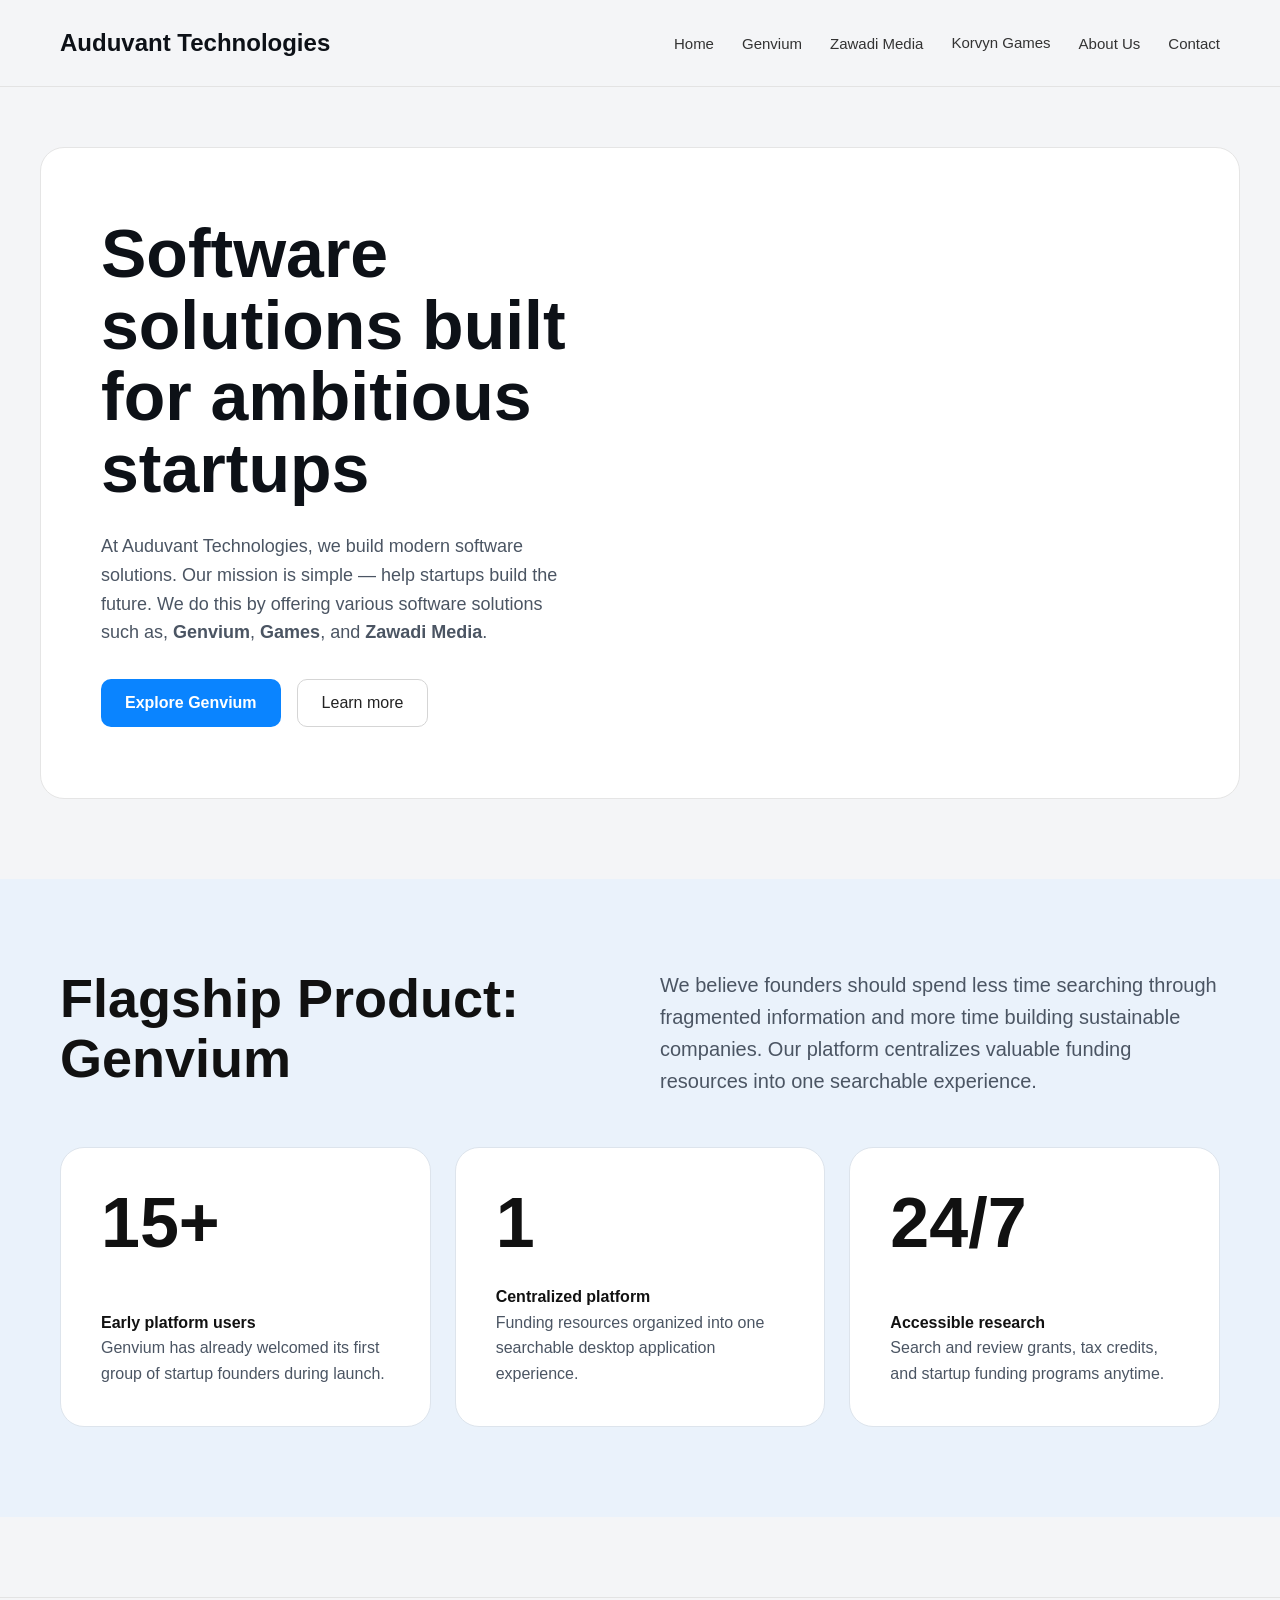
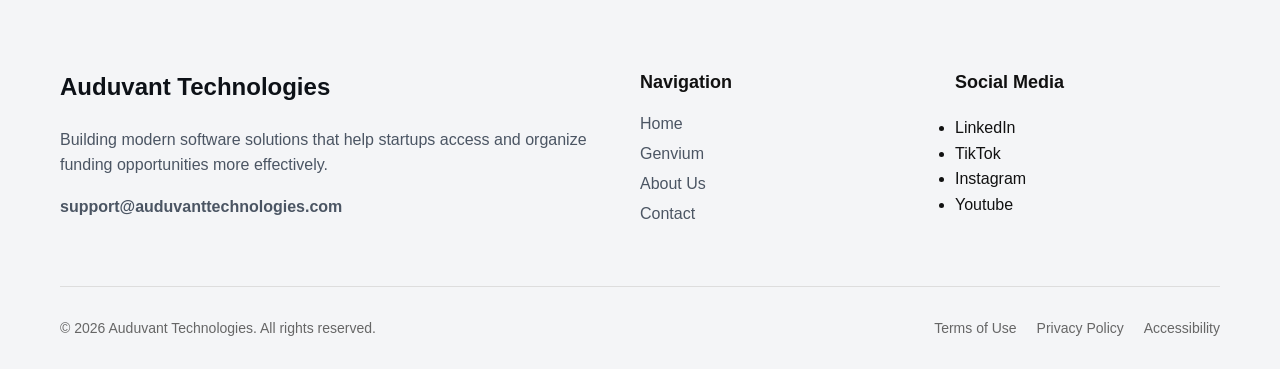
==== commit 5abfa998: "Update index.html" ====
--- a/index.html
+++ b/index.html
@@ -20,7 +20,7 @@
       <button class="link-btn" onclick="showSection('home')">Home</button>
       <button class="link-btn" onclick="showSection('product')">Genvium</button>
       <button class="link-btn" onclick="showSection('zawadi')">Zawadi Media</button>
-      <a class="link-btn" href="https://www.auduvanttechnologies.com/games/">Games</a>
+      <a class="link-btn" href="https://www.auduvanttechnologies.com/games/">Korvyn Games</a>
       <button class="link-btn" onclick="showSection('about')">About Us</button>
       <button class="link-btn" onclick="showSection('contact')">Contact</button>
     </nav>
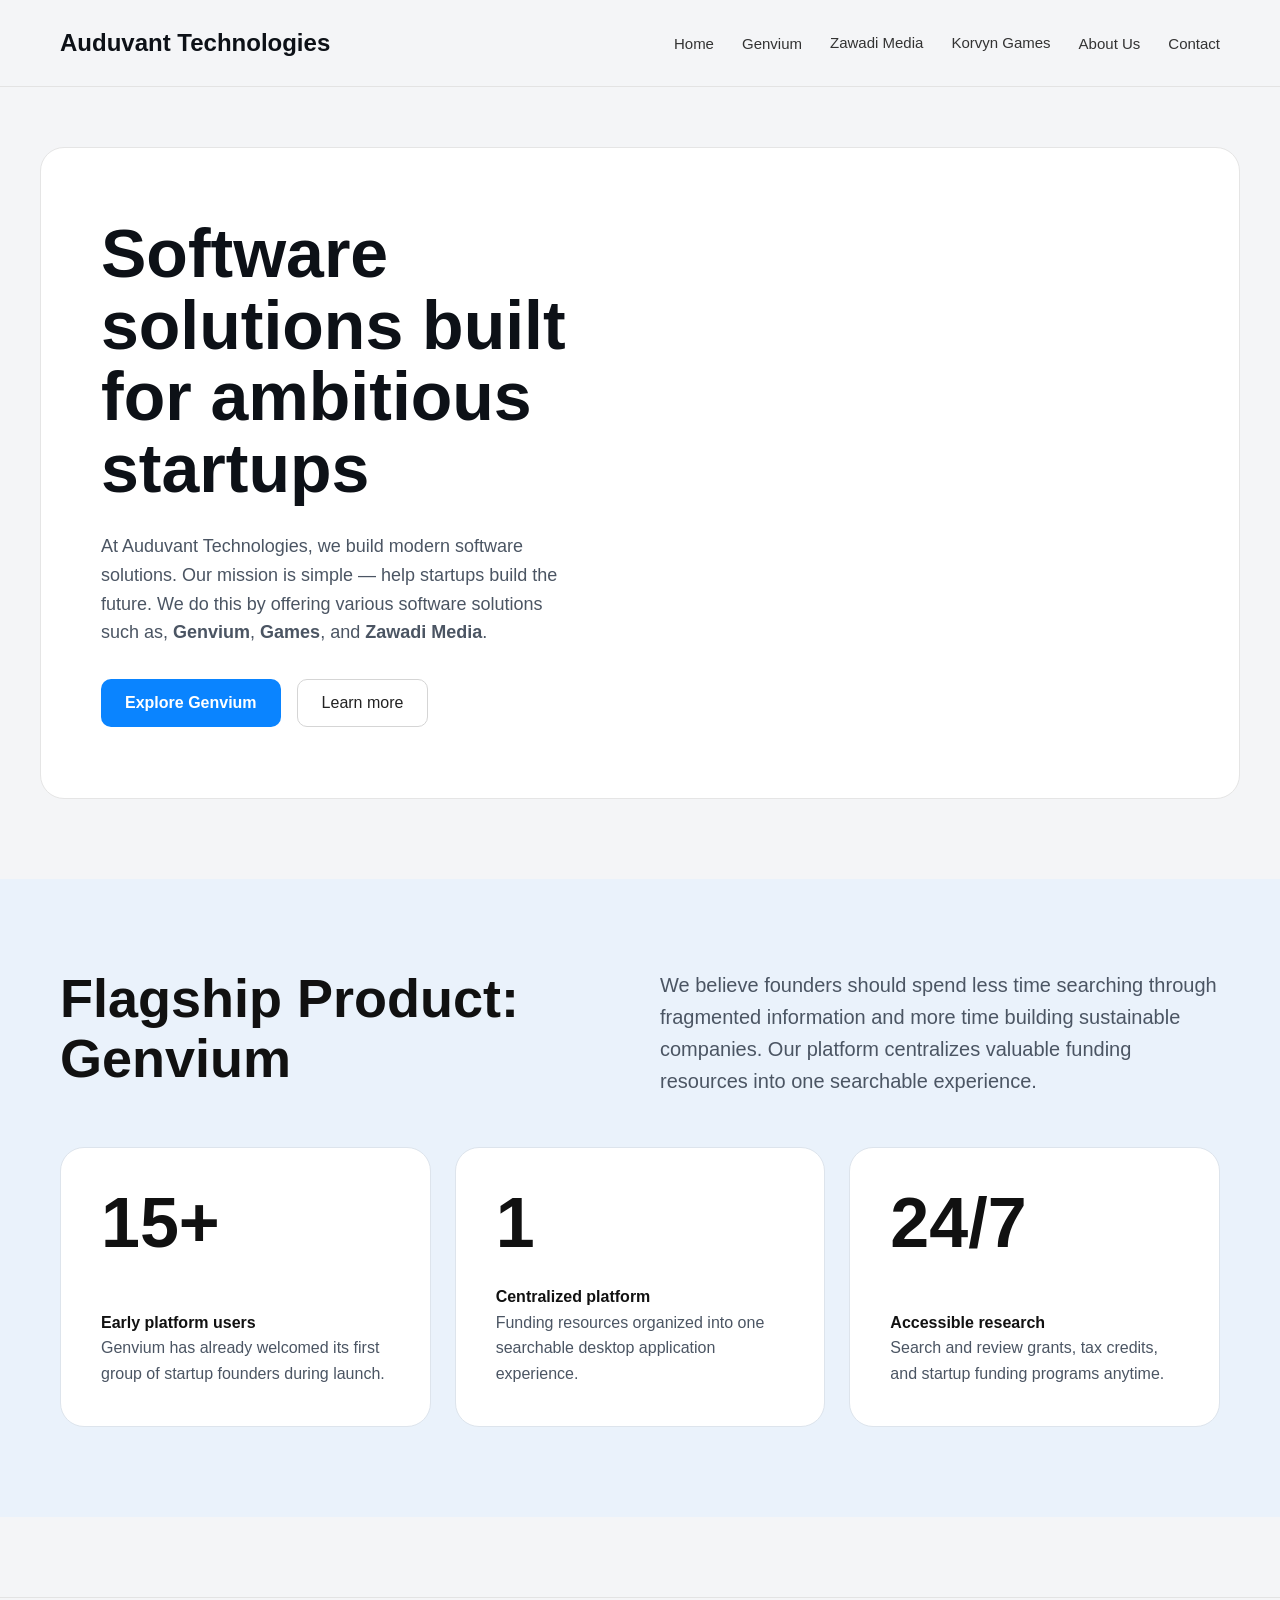
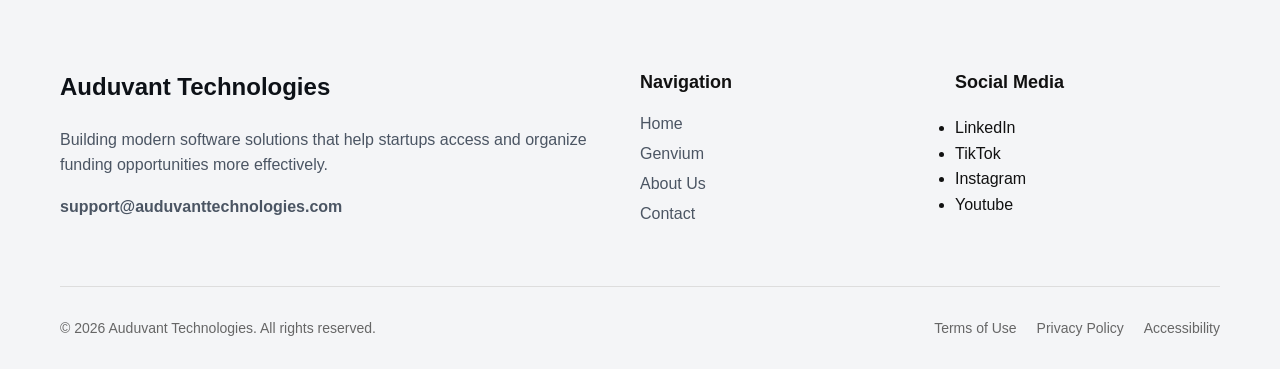
==== commit 423e8c8d: "Update index.html" ====
--- a/index.html
+++ b/index.html
@@ -19,7 +19,7 @@
     <nav>
       <button class="link-btn" onclick="showSection('home')">Home</button>
       <button class="link-btn" onclick="showSection('product')">Genvium</button>
-      <button class="link-btn" onclick="showSection('zawadi')">Zawadi Media</button>
+      <a class="link-btn" href="https://www.auduvanttechnologies.com/zawadi-media/">Zawadi Media</a>
       <a class="link-btn" href="https://www.auduvanttechnologies.com/games/">Korvyn Games</a>
       <button class="link-btn" onclick="showSection('about')">About Us</button>
       <button class="link-btn" onclick="showSection('contact')">Contact</button>
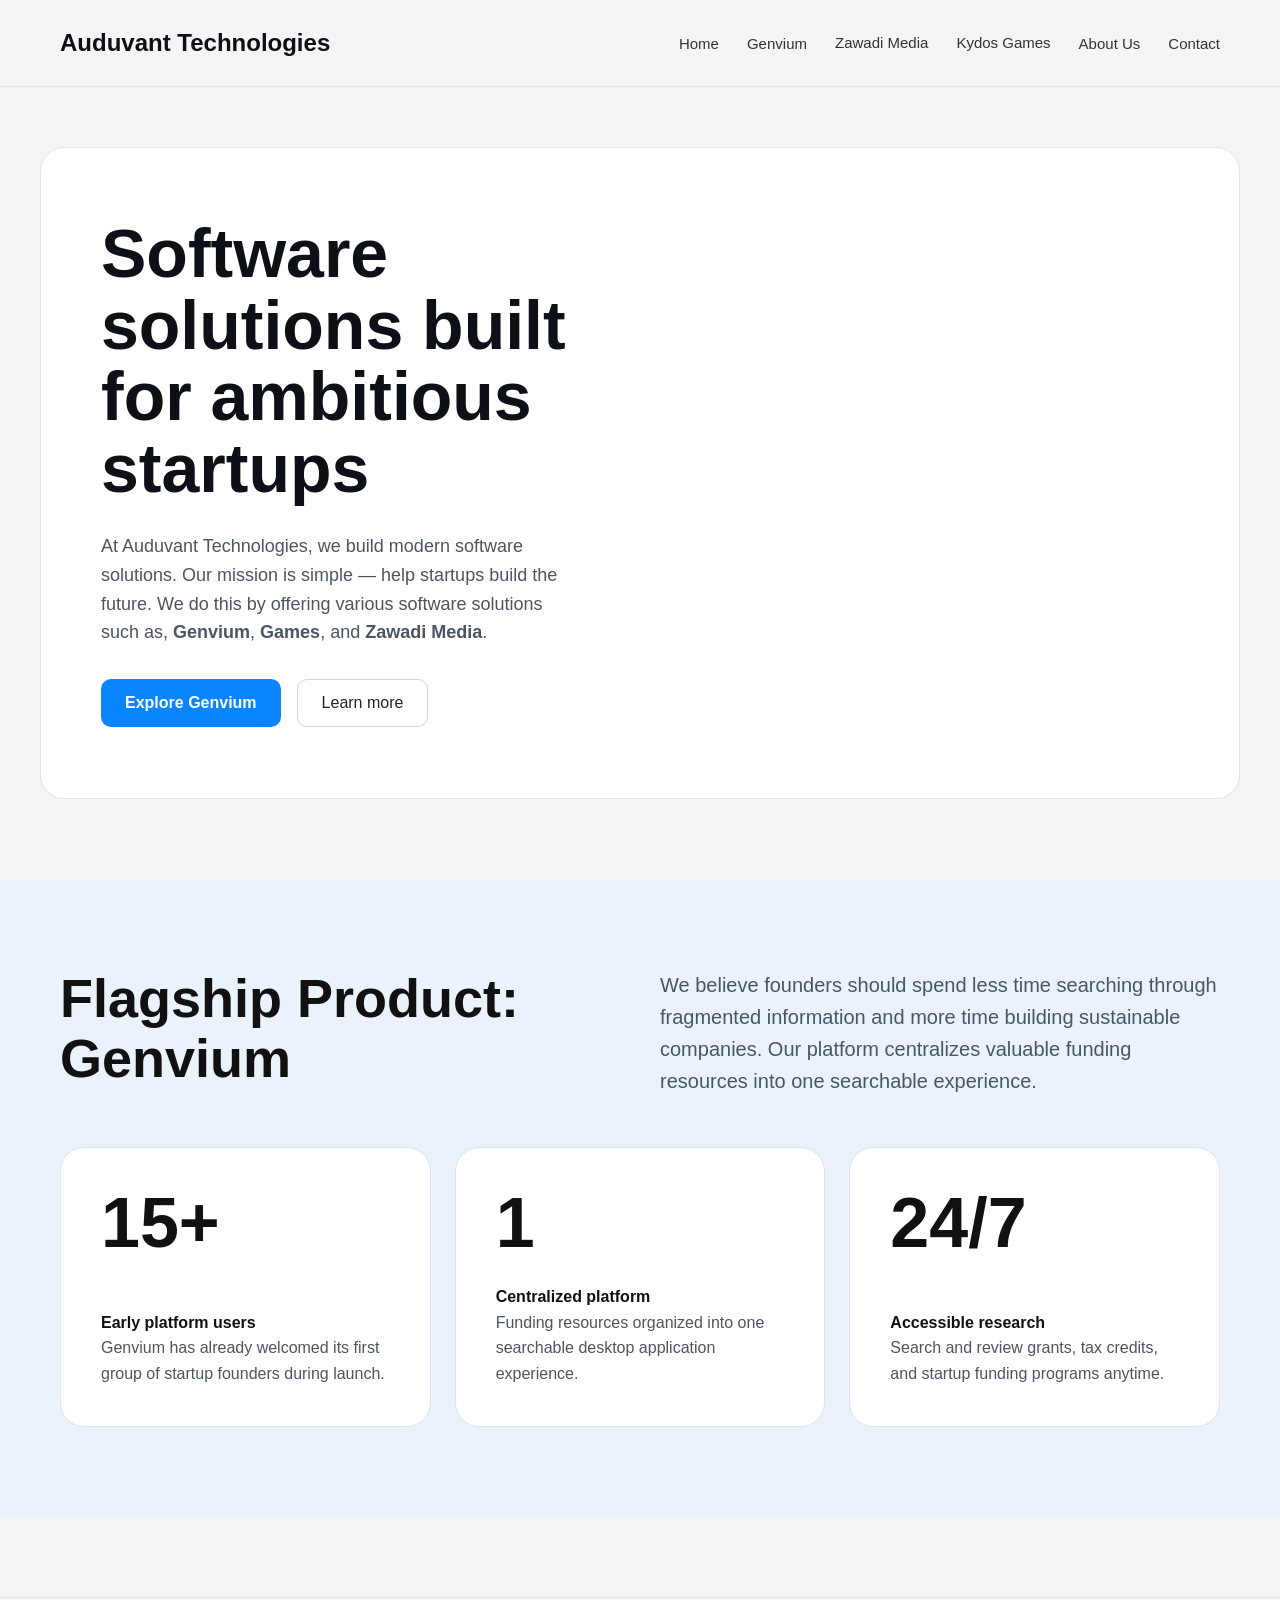
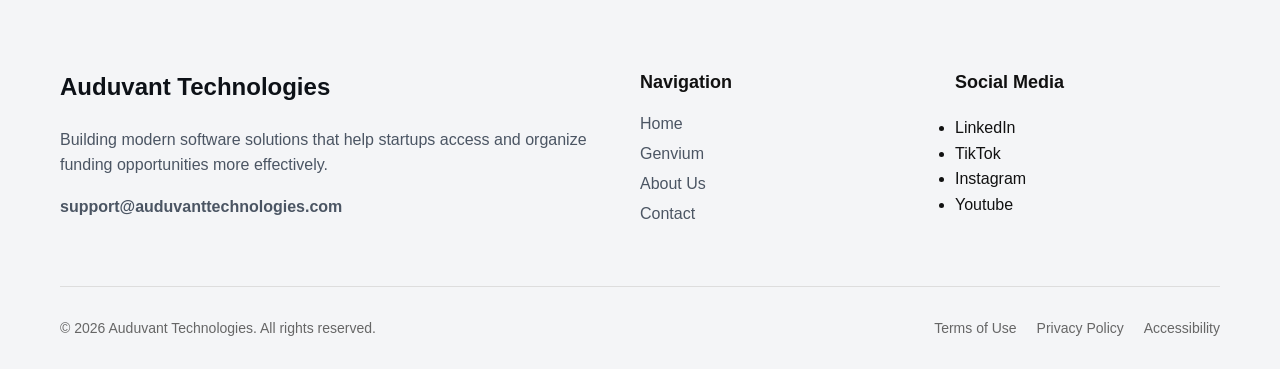
==== commit 5fe250ea: "Update index.html name change from Korvyn to Kydos" ====
--- a/index.html
+++ b/index.html
@@ -20,7 +20,7 @@
       <button class="link-btn" onclick="showSection('home')">Home</button>
       <button class="link-btn" onclick="showSection('product')">Genvium</button>
       <a class="link-btn" href="https://www.auduvanttechnologies.com/zawadi-media/">Zawadi Media</a>
-      <a class="link-btn" href="https://www.auduvanttechnologies.com/games/">Korvyn Games</a>
+      <a class="link-btn" href="https://www.auduvanttechnologies.com/games/">Kydos Games</a>
       <button class="link-btn" onclick="showSection('about')">About Us</button>
       <button class="link-btn" onclick="showSection('contact')">Contact</button>
     </nav>
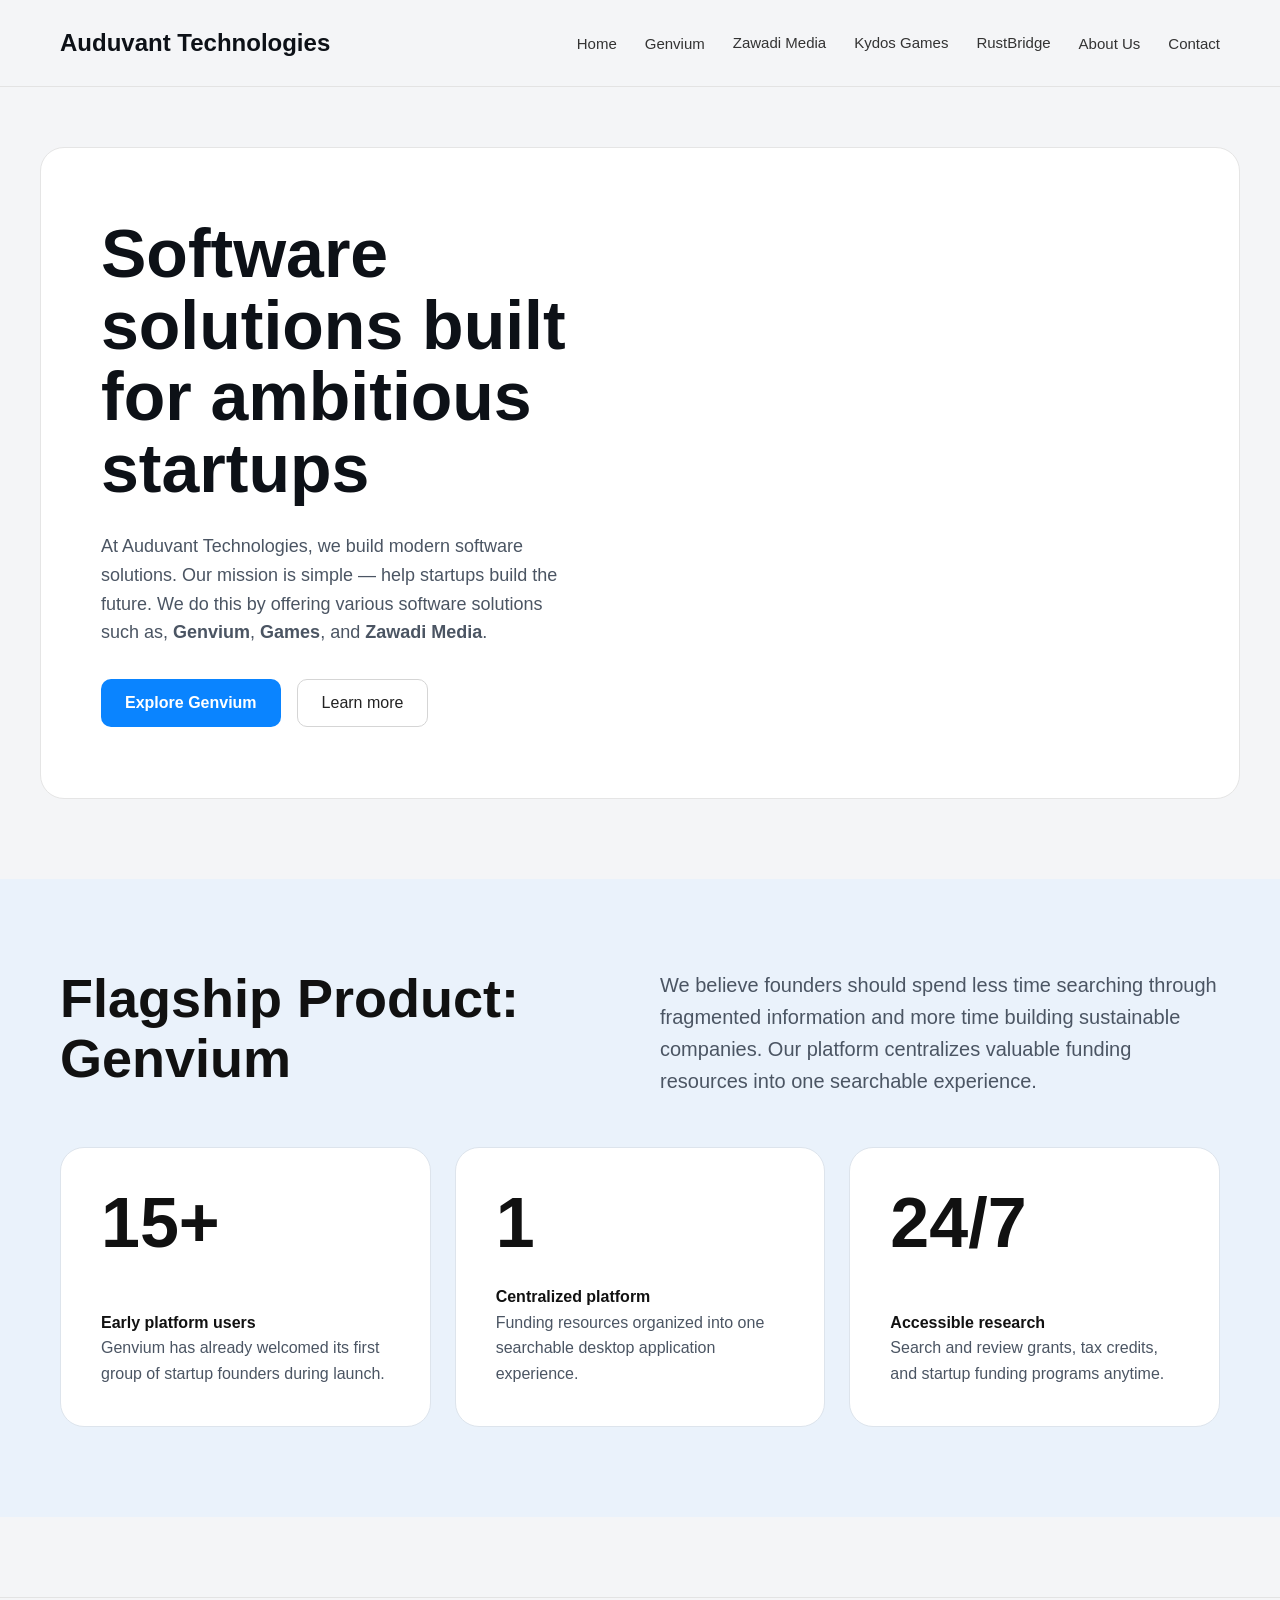
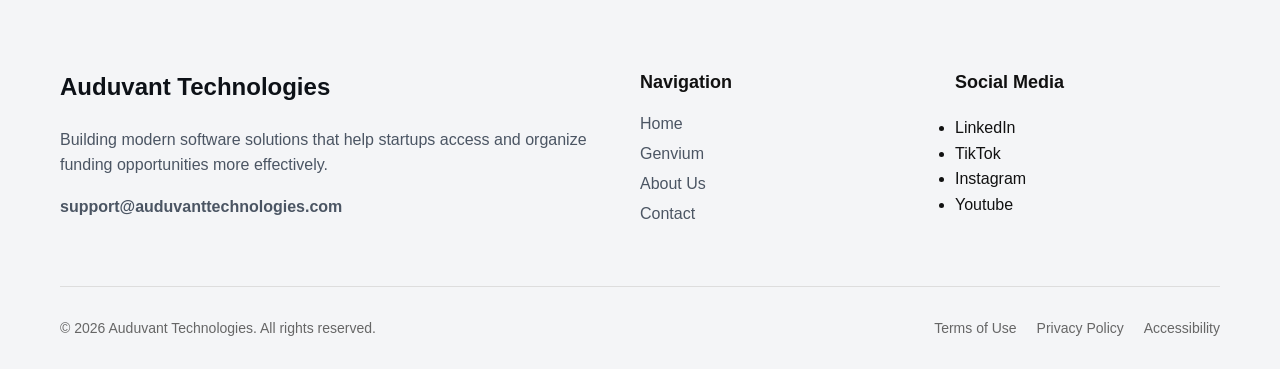
==== commit 2e8386a0: "Update index.html" ====
--- a/index.html
+++ b/index.html
@@ -21,6 +21,7 @@
       <button class="link-btn" onclick="showSection('product')">Genvium</button>
       <a class="link-btn" href="https://www.auduvanttechnologies.com/zawadi-media/">Zawadi Media</a>
       <a class="link-btn" href="https://www.auduvanttechnologies.com/games/">Kydos Games</a>
+      <a class="link-btn" href="https://rustbridge.auduvanttechnologies.com">RustBridge</a>
       <button class="link-btn" onclick="showSection('about')">About Us</button>
       <button class="link-btn" onclick="showSection('contact')">Contact</button>
     </nav>
